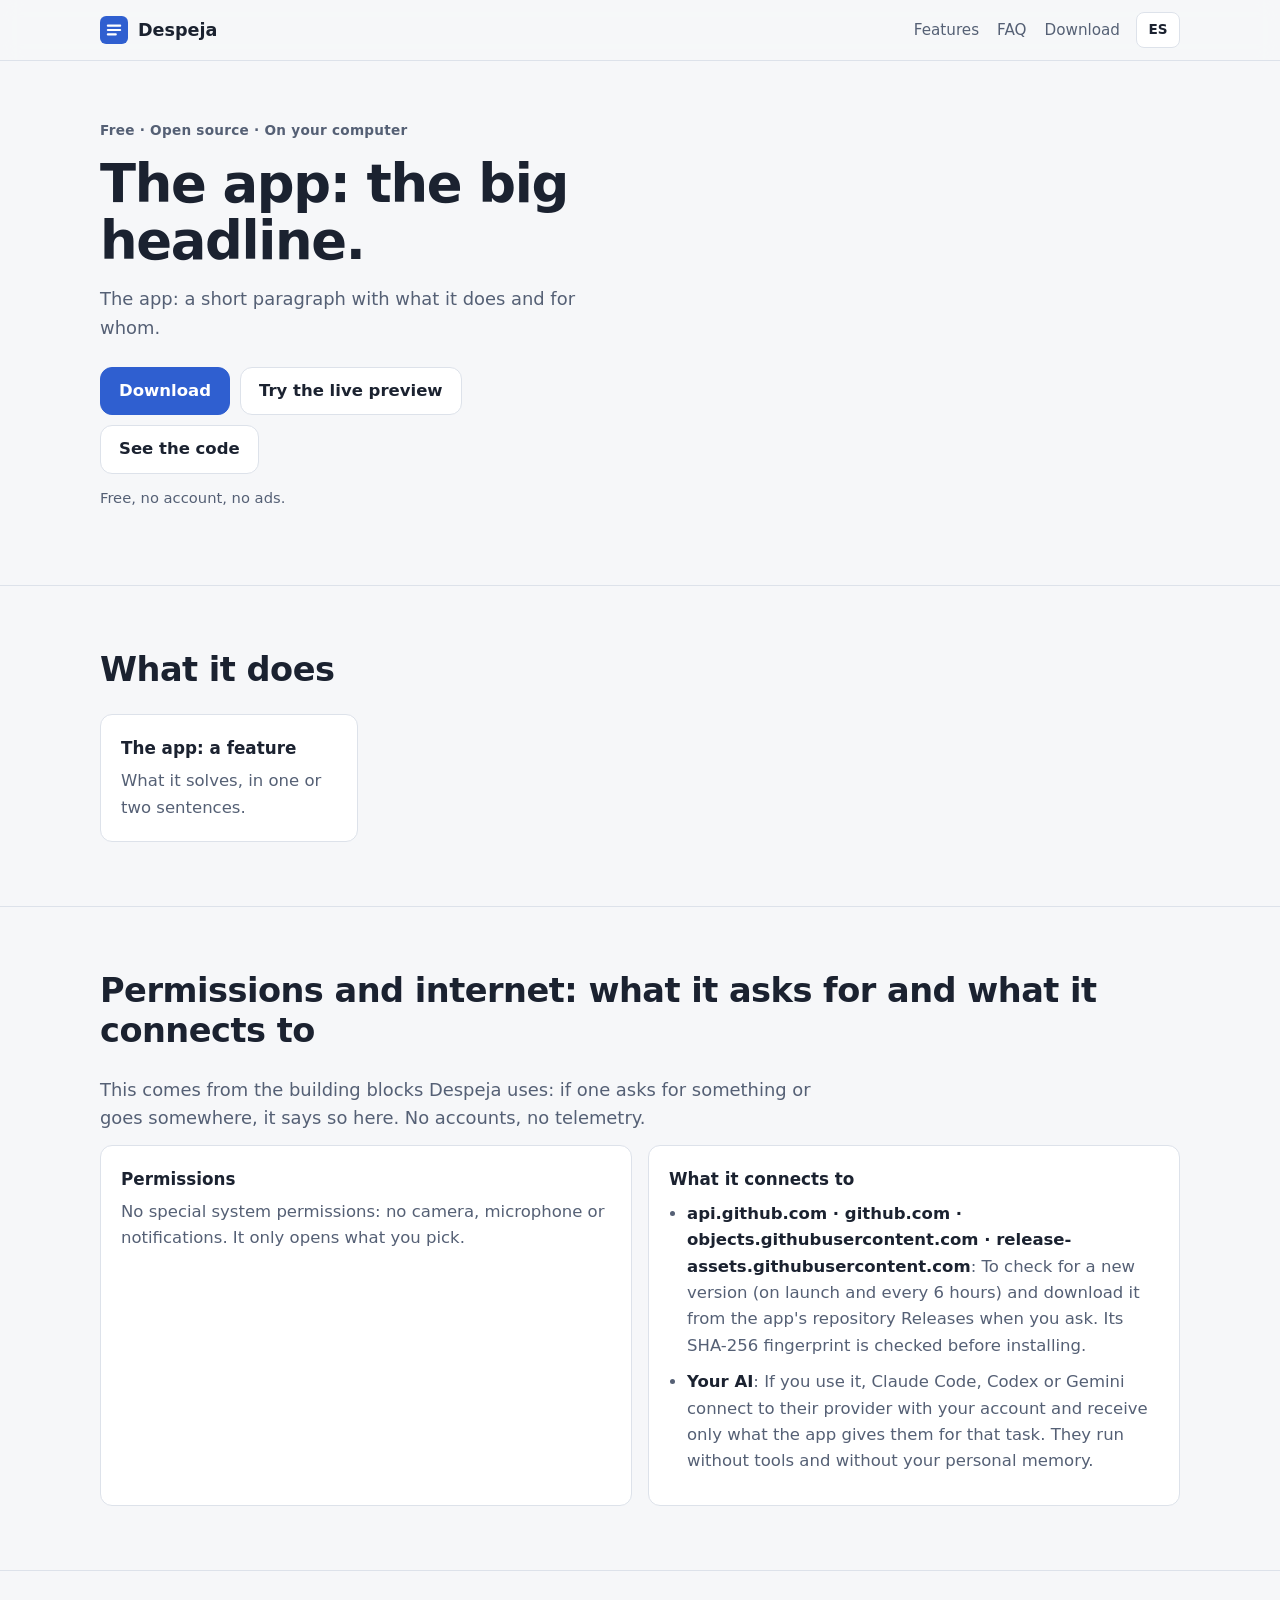
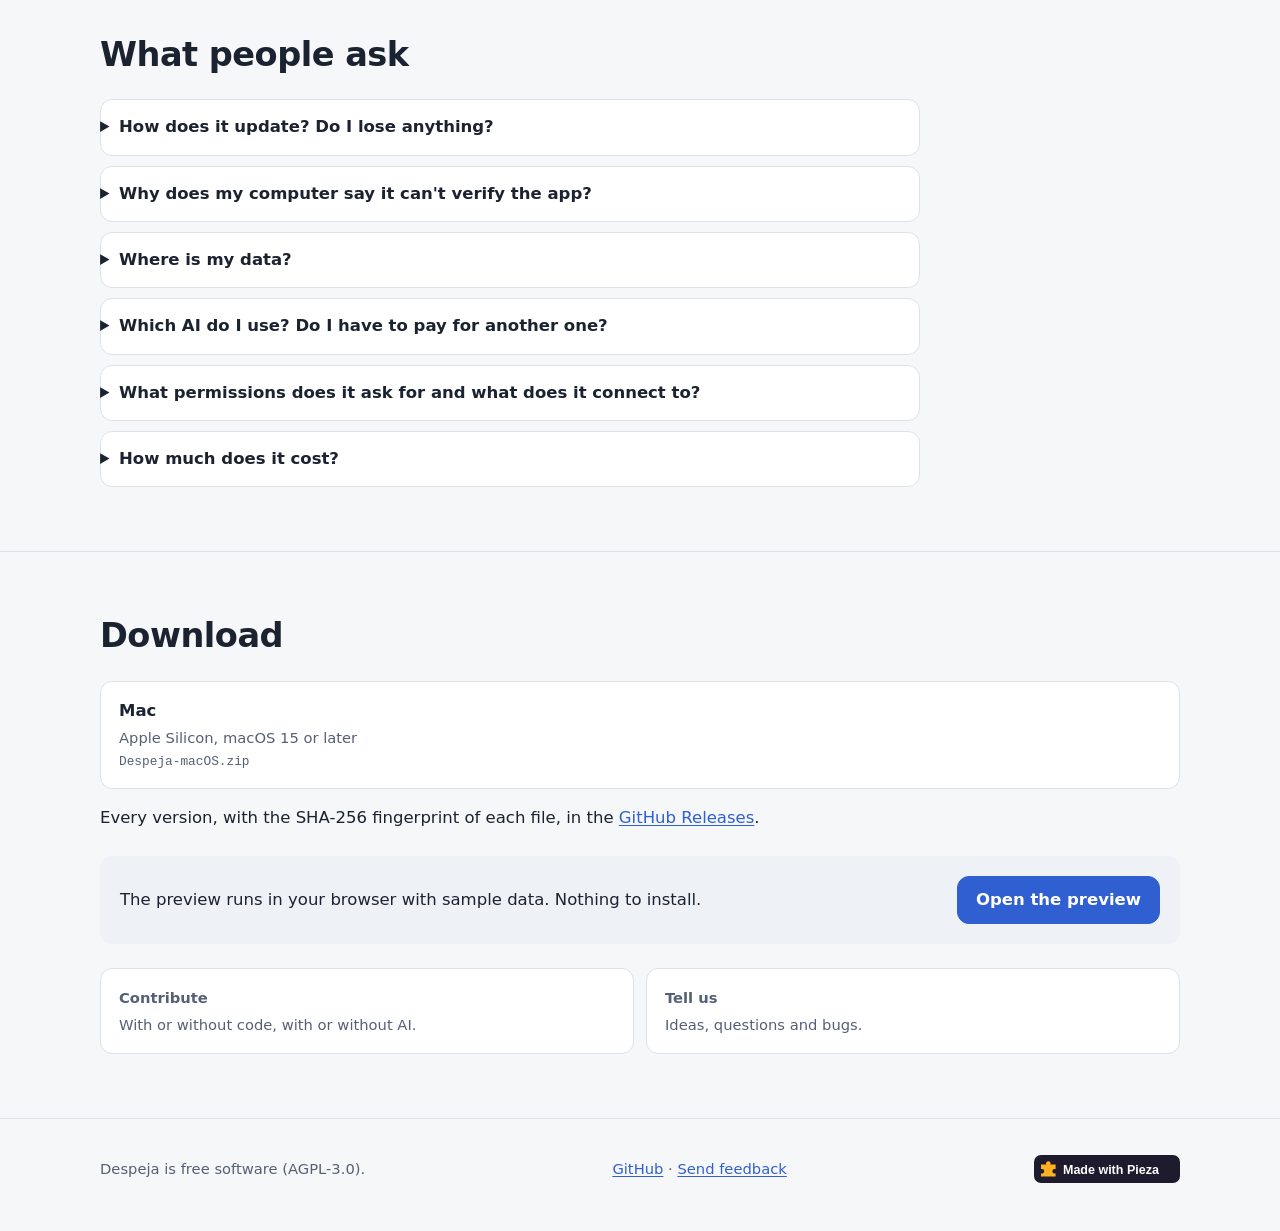
==== docs/index.html @ 5b343c94 "Despeja 0.1.0: el Mac ve el iPhone, su espacio y sus apps; el iPhone cuenta fotos y videos Creada co" ====
<!doctype html>
<html lang="es" data-titulo-es="Despeja — La app: lo que es, en una línea (título para buscadores)" data-titulo-en="Despeja — The app: what it is, in one line (title for search engines)" data-id="despeja">
<head>
<meta charset="utf-8">
<meta name="viewport" content="width=device-width, initial-scale=1">
<meta http-equiv="Content-Security-Policy" content="default-src 'self'; script-src 'self'; style-src 'self'; img-src 'self' data:; media-src 'self'; connect-src 'self'; object-src 'none'; base-uri 'none'; form-action 'none'; frame-src 'none'; upgrade-insecure-requests">
<title>Despeja — La app: lo que es, en una línea (título para buscadores)</title>
<meta name="description" content="La app: dos frases para buscadores (unos 155 caracteres).">
<link rel="canonical" href="https://despeja-app.github.io/despeja/">
<link rel="alternate" hreflang="es" href="https://despeja-app.github.io/despeja/">
<link rel="alternate" hreflang="en" href="https://despeja-app.github.io/despeja/?lang=en">
<link rel="alternate" hreflang="x-default" href="https://despeja-app.github.io/despeja/">
<link rel="icon" href="favicon.svg" type="image/svg+xml">
<link rel="apple-touch-icon" href="apple-touch-icon.png">
<meta property="og:type" content="website">
<meta property="og:site_name" content="Despeja">
<meta property="og:url" content="https://despeja-app.github.io/despeja/">
<meta property="og:locale" content="es_CL"><meta property="og:locale:alternate" content="en_US">
<meta property="og:title" content="Despeja — La app: lo que es, en una línea (título para buscadores)">
<meta property="og:description" content="La app: dos frases para buscadores (unos 155 caracteres).">
<meta property="og:image" content="https://despeja-app.github.io/despeja/img/compartir.png">
<meta property="og:image:width" content="1200"><meta property="og:image:height" content="630">
<meta property="og:image:alt" content="Despeja: La app: la frase grande de la portada.">
<meta name="twitter:card" content="summary_large_image">
<meta name="twitter:title" content="Despeja — La app: lo que es, en una línea (título para buscadores)">
<meta name="twitter:description" content="La app: dos frases para buscadores (unos 155 caracteres).">
<meta name="twitter:image" content="https://despeja-app.github.io/despeja/img/compartir.png">
<script type="application/ld+json">
{
 "@context": "https://schema.org",
 "@graph": [
  {
   "@type": "SoftwareApplication",
   "name": "Despeja",
   "url": "https://despeja-app.github.io/despeja/",
   "image": "https://despeja-app.github.io/despeja/img/compartir.png",
   "description": "La app: dos frases para buscadores (unos 155 caracteres).",
   "applicationCategory": "UtilitiesApplication",
   "operatingSystem": "macOS 15, iOS",
   "license": "https://www.gnu.org/licenses/agpl-3.0.html",
   "isAccessibleForFree": true,
   "offers": { "@type": "Offer", "price": "0", "priceCurrency": "USD" },
   "downloadUrl": "https://github.com/despeja-app/despeja/releases/latest",
   "codeRepository": "https://github.com/despeja-app/despeja",
   "inLanguage": ["es", "en"]
  },
  {
   "@type": "FAQPage",
   "mainEntity": [
    { "@type": "Question", "name": "¿Cómo se actualiza? ¿Pierdo algo?", "acceptedAnswer": { "@type": "Answer", "text": "Al abrir y cada 6 horas, la app revisa si hay una versión nueva en sus Releases de GitHub y te avisa dentro de la app, en Ajustes. Si la instalas, la baja, comprueba su huella SHA-256, reemplaza la app y vuelve a abrirla. Nunca en medio de algo que esté haciendo. Tus datos viven fuera de la app: actualizar no los toca." } },
    { "@type": "Question", "name": "¿Por qué mi computador dice que no puede verificar la app?", "acceptedAnswer": { "@type": "Answer", "text": "Porque es un proyecto gratis que no paga los certificados de Apple ni de Microsoft. En macOS 15: abre la app una vez, ve a Ajustes del Sistema → Privacidad y seguridad y, abajo, toca «Abrir igualmente». Cada descarga tiene su huella SHA-256 en el Release y el código de cada versión está en GitHub." } },
    { "@type": "Question", "name": "¿Dónde están mis datos?", "acceptedAnswer": { "@type": "Answer", "text": "En tu computador (en Mac, en ~/Library/Application Support/Despeja). Son archivos en formato abierto. No hay servidores ni cuentas: nada sale de ahí sin que lo pidas." } },
    { "@type": "Question", "name": "¿Qué IA uso? ¿Tengo que pagar otra?", "acceptedAnswer": { "@type": "Answer", "text": "La tuya: Claude Code, Codex o Gemini, con tu propia cuenta. La app no tiene una IA propia ni te cobra por usarla: corre la que ya tienes, sin herramientas y sin tu memoria personal, y solo le pasa lo que hace falta." } },
    { "@type": "Question", "name": "¿Qué permisos pide y a qué se conecta?", "acceptedAnswer": { "@type": "Answer", "text": "Lo justo, y todo está en «Permisos e internet»: sale de las piezas que usa la app, así nunca dice de más ni de menos. Nunca manda nada tuyo a un servidor nuestro: no tenemos." } },
    { "@type": "Question", "name": "¿Cuánto cuesta?", "acceptedAnswer": { "@type": "Answer", "text": "Nada. Es gratis y de código abierto, sin cuentas ni publicidad." } }
   ]
  }
 ]
}
</script>
<link rel="stylesheet" href="tema.css">
<link rel="stylesheet" href="pagina.css">
<link rel="stylesheet" href="colores.css">
<script src="pagina.js" defer></script>
</head>
<body>
<a class="saltar" href="#contenido"><span data-es>Ir al contenido</span><span data-en>Skip to content</span></a>
<header class="barra"><div class="ancho">
  <a class="marca" href="./"><img src="favicon.svg" alt="" width="28" height="28"><span data-sin-traducir>Despeja</span></a>
  <nav aria-label="Secciones">
    <a href="#funciones"><span data-es>Funciones</span><span data-en>Features</span></a>
    <a href="#preguntas"><span data-es>Preguntas</span><span data-en>FAQ</span></a>
    <a href="#descargar"><span data-es>Descargar</span><span data-en>Download</span></a>
  </nav>
  <button class="idioma" id="idioma" type="button" aria-label="Cambiar idioma / Change language" data-sin-traducir>EN</button>
</div></header>

<main id="contenido">
<section class="portada"><div class="ancho">
  <div>
    <p class="etiqueta"><span data-es>Gratis · Código abierto · En tu computador</span><span data-en>Free · Open source · On your computer</span></p>
    <h1><span data-es>La app: la frase grande de la portada.</span><span data-en>The app: the big headline.</span></h1>
    <p class="intro"><span data-es>La app: un párrafo corto con lo que hace y para quién.</span><span data-en>The app: a short paragraph with what it does and for whom.</span></p>
    <div class="acciones">
      <a class="boton principal" id="descarga-principal" href="#descargar"><span data-es>Descargar</span><span data-en>Download</span></a>
      <a class="boton" href="demo/"><span data-es>Probar la vista previa</span><span data-en>Try the live preview</span></a>
      <a class="boton" href="https://github.com/despeja-app/despeja"><span data-es>Ver el código</span><span data-en>See the code</span></a>
    </div>
    <p class="nota" id="descarga-nota"><span data-es>Gratis, sin cuenta y sin publicidad.</span><span data-en>Free, no account, no ads.</span></p>
  </div>
</div></section>

<section id="funciones"><div class="ancho">
  <h2><span data-es>Lo que hace</span><span data-en>What it does</span></h2>
  <div class="rejilla">
    <div class="tarjeta"><h3><span data-es>La app: una función</span><span data-en>The app: a feature</span></h3><p><span data-es>Qué resuelve, en una o dos frases.</span><span data-en>What it solves, in one or two sentences.</span></p></div>
  </div>
</div></section>

<section id="permisos"><div class="ancho">
  <h2><span data-es>Permisos e internet: lo que pide y a qué se conecta</span><span data-en>Permissions and internet: what it asks for and what it connects to</span></h2>
  <p class="intro"><span data-es>Esto sale de las piezas que usa Despeja: si una pide algo o sale a algún lado, lo dice aquí. Sin cuentas ni telemetría.</span><span data-en>This comes from the building blocks Despeja uses: if one asks for something or goes somewhere, it says so here. No accounts, no telemetry.</span></p>
  <div class="rejilla dos">
    <div class="tarjeta"><h3><span data-es>Permisos</span><span data-en>Permissions</span></h3>
      <ul>
      </ul>
      <p class="si-vacio"><span data-es>Ninguno especial del sistema: ni cámara, ni micrófono, ni avisos. Solo abre lo que tú eliges.</span><span data-en>No special system permissions: no camera, microphone or notifications. It only opens what you pick.</span></p>
    </div>
    <div class="tarjeta"><h3><span data-es>A qué se conecta</span><span data-en>What it connects to</span></h3>
      <ul>
        <li><b data-sin-traducir>api.github.com · github.com · objects.githubusercontent.com · release-assets.githubusercontent.com</b>: <span data-es>Para saber si hay una versión nueva (al abrir y cada 6 horas) y bajarla de los Releases del repositorio de la app cuando tú lo pides. Antes de instalarla se comprueba su huella SHA-256.</span><span data-en>To check for a new version (on launch and every 6 hours) and download it from the app&apos;s repository Releases when you ask. Its SHA-256 fingerprint is checked before installing.</span></li>
        <li><b><span data-es>Tu IA</span><span data-en>Your AI</span></b>: <span data-es>Si la usas, Claude Code, Codex o Gemini se conectan a su proveedor con tu cuenta y reciben solo lo que la app les pasa para esa tarea. Corren sin herramientas y sin tu memoria personal.</span><span data-en>If you use it, Claude Code, Codex or Gemini connect to their provider with your account and receive only what the app gives them for that task. They run without tools and without your personal memory.</span></li>
      </ul>
      <p class="si-vacio"><span data-es>A nada: la app no sale a internet por su cuenta.</span><span data-en>Nothing: the app doesn&apos;t go online on its own.</span></p>
    </div>
  </div>
</div></section>

<section id="preguntas"><div class="ancho">
  <h2><span data-es>Lo que la gente pregunta</span><span data-en>What people ask</span></h2>
  <div class="faq">
    <details class="p"><summary><span data-es>¿Cómo se actualiza? ¿Pierdo algo?</span><span data-en>How does it update? Do I lose anything?</span></summary><p><span data-es>Al abrir y cada 6 horas, la app revisa si hay una versión nueva en sus Releases de GitHub y te avisa dentro de la app, en Ajustes. Si la instalas, la baja, comprueba su huella SHA-256, reemplaza la app y vuelve a abrirla. Nunca en medio de algo que esté haciendo. Tus datos viven fuera de la app: actualizar no los toca.</span><span data-en>On launch and every 6 hours, the app checks its GitHub Releases for a new version and tells you inside the app, in Settings. If you install it, it downloads it, checks its SHA-256 fingerprint, replaces the app and reopens it. Never in the middle of something it&apos;s doing. Your data lives outside the app: updating doesn&apos;t touch it.</span></p></details>
    <details class="p"><summary><span data-es>¿Por qué mi computador dice que no puede verificar la app?</span><span data-en>Why does my computer say it can&apos;t verify the app?</span></summary><p><span data-es>Porque es un proyecto gratis que no paga los certificados de Apple ni de Microsoft. En macOS 15: abre la app una vez, ve a Ajustes del Sistema → Privacidad y seguridad y, abajo, toca «Abrir igualmente». Cada descarga tiene su huella SHA-256 en el Release y el código de cada versión está en GitHub.</span><span data-en>Because it&apos;s a free project that doesn&apos;t pay for Apple or Microsoft certificates. On macOS 15: open the app once, go to System Settings → Privacy &amp; Security and, at the bottom, click “Open Anyway”. Every download has its SHA-256 fingerprint in the Release, and each version&apos;s code is on GitHub.</span></p></details>
    <details class="p"><summary><span data-es>¿Dónde están mis datos?</span><span data-en>Where is my data?</span></summary><p><span data-es>En tu computador (en Mac, en ~/Library/Application Support/Despeja). Son archivos en formato abierto. No hay servidores ni cuentas: nada sale de ahí sin que lo pidas.</span><span data-en>On your computer (on Mac, in ~/Library/Application Support/Despeja). They&apos;re open-format files. There are no servers or accounts: nothing leaves it unless you ask.</span></p></details>
    <details class="p"><summary><span data-es>¿Qué IA uso? ¿Tengo que pagar otra?</span><span data-en>Which AI do I use? Do I have to pay for another one?</span></summary><p><span data-es>La tuya: Claude Code, Codex o Gemini, con tu propia cuenta. La app no tiene una IA propia ni te cobra por usarla: corre la que ya tienes, sin herramientas y sin tu memoria personal, y solo le pasa lo que hace falta.</span><span data-en>Yours: Claude Code, Codex or Gemini, with your own account. The app has no AI of its own and doesn&apos;t charge you for one: it runs the one you already have, without tools or your personal memory, and only gives it what&apos;s needed.</span></p></details>
    <details class="p"><summary><span data-es>¿Qué permisos pide y a qué se conecta?</span><span data-en>What permissions does it ask for and what does it connect to?</span></summary><p><span data-es>Lo justo, y todo está en «Permisos e internet»: sale de las piezas que usa la app, así nunca dice de más ni de menos. Nunca manda nada tuyo a un servidor nuestro: no tenemos.</span><span data-en>Only what&apos;s needed, and it&apos;s all in “Permissions and internet”: it comes from the building blocks the app uses, so it never says more or less than the truth. It never sends anything of yours to a server of ours: we don&apos;t have one.</span></p></details>
    <details class="p"><summary><span data-es>¿Cuánto cuesta?</span><span data-en>How much does it cost?</span></summary><p><span data-es>Nada. Es gratis y de código abierto, sin cuentas ni publicidad.</span><span data-en>Nothing. It&apos;s free and open source, with no accounts or ads.</span></p></details>
  </div>
</div></section>

<section id="descargar"><div class="ancho">
  <h2><span data-es>Descargar</span><span data-en>Download</span></h2>
  <div class="sistemas">
    <a class="so" data-so="mac" href="https://github.com/despeja-app/despeja/releases/latest/download/Despeja-macOS.zip"><b data-sin-traducir>Mac</b><span><span data-es>Apple Silicon, macOS 15 o posterior</span><span data-en>Apple Silicon, macOS 15 or later</span></span><span class="archivo" data-sin-traducir>Despeja-macOS.zip</span></a>
  </div>
  <p><span data-es>Todas las versiones, con la huella SHA-256 de cada archivo, en los </span><span data-en>Every version, with the SHA-256 fingerprint of each file, in the </span><a href="https://github.com/despeja-app/despeja/releases"><span data-es>Releases de GitHub</span><span data-en>GitHub Releases</span></a>.</p>
  <div class="final"><p><span data-es>La vista previa funciona en tu navegador con datos de ejemplo. Nada que instalar.</span><span data-en>The preview runs in your browser with sample data. Nothing to install.</span></p><a class="boton principal" href="demo/"><span data-es>Abrir la vista previa</span><span data-en>Open the preview</span></a></div>
  <div class="comunidad">
    <a href="https://github.com/despeja-app/despeja/blob/main/CONTRIBUTING.md"><b><span data-es>Aporta</span><span data-en>Contribute</span></b><span><span data-es>Con o sin programar, con o sin IA.</span><span data-en>With or without code, with or without AI.</span></span></a>
    <a href="https://github.com/despeja-app/despeja/issues/new/choose"><b><span data-es>Cuéntanos</span><span data-en>Tell us</span></b><span><span data-es>Ideas, dudas y errores.</span><span data-en>Ideas, questions and bugs.</span></span></a>
  </div>
</div></section>
</main>

<footer><div class="ancho">
  <span><span data-es>Despeja es software libre (AGPL-3.0).</span><span data-en>Despeja is free software (AGPL-3.0).</span></span>
  <span><a href="https://github.com/despeja-app/despeja" data-sin-traducir>GitHub</a> · <a href="https://github.com/despeja-app/despeja/issues/new/choose"><span data-es>Enviar comentarios</span><span data-en>Send feedback</span></a></span>
  <a class="hecho-con-pieza" href="https://pieza-app.github.io/pieza/"><span data-es><img src="sello.svg" alt="Hecho con Pieza" width="152" height="28"></span><span data-en><img src="sello-en.svg" alt="Made with Pieza" width="146" height="28"></span></a>
</div></footer>
</body>
</html>
---- docs/tema.css ----
/* This Source Code Form is subject to the terms of the Mozilla Public
 * License, v. 2.0. If a copy of the MPL was not distributed with this
 * file, You can obtain one at https://mozilla.org/MPL/2.0/. */
/* Pieza «tema»: sistema, claro u oscuro con UN juego de tokens. Cada color se escribe una vez como par (--x-claro, --x-oscuro) y
   el token (--x) lo elige con light-dark() según color-scheme: <html data-pz-modo="claro|oscuro"> lo fija, sin atributo sigue al
   sistema (con prefijo: un `closest("[data-tema]")` de la app nunca lo encuentra). light-dark() solo acepta colores: la sombra
   se elige con selectores. La app pone su acento redefiniendo en :root --acento-claro, --acento-oscuro (y, si hace falta, --sobre-acento-*),
   cargando su CSS DESPUÉS de este. Nada de la app adentro. Los tokens y su significado: README.md de la pieza. */
:root {
  /* Pares de color (neutros con contraste AA entre sí: lo revisa pruebas/interfaz.mjs). */
  --fondo-claro: #f6f7f9;         --fondo-oscuro: #10141b;
  --panel-claro: #ffffff;         --panel-oscuro: #161b24;
  --panel-2-claro: #eef1f5;       --panel-2-oscuro: #1d2430;
  --linea-claro: #dde2ea;         --linea-oscuro: #2b3446;
  --texto-claro: #1b2230;         --texto-oscuro: #e8ecf3;
  --texto-suave-claro: #556075;   --texto-suave-oscuro: #9ba6b9;
  --tenue-claro: #b4bccb;         --tenue-oscuro: #4a5468;
  --acento-claro: #2f5fd0;        --acento-oscuro: #7fa2ff;
  --sobre-acento-claro: #ffffff;  --sobre-acento-oscuro: #0c1120;
  --rojo-claro: #b42727;          --rojo-oscuro: #ff8a8a;
  --verde-claro: #1a6e40;         --verde-oscuro: #6fd39b;
  /* Texto sólido sobre un fondo de color (aviso, botón de peligro): nunca --fondo/--panel, que una app puede hacer transparentes. */
  --sobre-rojo-claro: #ffffff;    --sobre-rojo-oscuro: #1a0b0b;
  --sobre-texto-claro: #ffffff;   --sobre-texto-oscuro: #10141b;
  --sombra-claro: 0 8px 28px rgba(20, 30, 50, .14);
  --sombra-oscuro: 0 10px 30px rgba(0, 0, 0, .5);

  /* Los tokens que usa la interfaz (y las piezas). */
  color-scheme: light dark;
  --fondo: light-dark(var(--fondo-claro), var(--fondo-oscuro));
  --panel: light-dark(var(--panel-claro), var(--panel-oscuro));
  --panel-2: light-dark(var(--panel-2-claro), var(--panel-2-oscuro));
  --linea: light-dark(var(--linea-claro), var(--linea-oscuro));
  --texto: light-dark(var(--texto-claro), var(--texto-oscuro));
  --texto-suave: light-dark(var(--texto-suave-claro), var(--texto-suave-oscuro));
  --tenue: light-dark(var(--tenue-claro), var(--tenue-oscuro));
  --acento: light-dark(var(--acento-claro), var(--acento-oscuro));
  --sobre-acento: light-dark(var(--sobre-acento-claro), var(--sobre-acento-oscuro));
  --rojo: light-dark(var(--rojo-claro), var(--rojo-oscuro));
  --verde: light-dark(var(--verde-claro), var(--verde-oscuro));
  --sobre-rojo: light-dark(var(--sobre-rojo-claro), var(--sobre-rojo-oscuro));
  --sobre-texto: light-dark(var(--sobre-texto-claro), var(--sobre-texto-oscuro));
  --sombra: var(--sombra-claro);   /* el oscuro, abajo: light-dark() con una sombra entera es inválido (queda en «none») */
  /* Derivados: nunca se escriben a mano (cambian solos con el acento y con el modo). */
  --hover: color-mix(in srgb, var(--texto) 7%, var(--panel));
  --acento-suave: color-mix(in srgb, var(--acento) 14%, transparent);
  --rojo-suave: color-mix(in srgb, var(--rojo) 12%, transparent);
  --verde-suave: color-mix(in srgb, var(--verde) 12%, transparent);
  --velo: color-mix(in srgb, #0f141e 42%, transparent);
  --foco: var(--acento);
  /* Forma y letra. */
  --radio: 12px;
  --radio-chico: 8px;
  --fuente: -apple-system, BlinkMacSystemFont, "Segoe UI", system-ui, Roboto, sans-serif;
  --mono: ui-monospace, "SF Mono", Menlo, Consolas, "Liberation Mono", monospace;
  /* La bienvenida (pieza «bienvenida») usa sus propias variables: aquí quedan conectadas a los tokens. */
  --bv-acento: var(--acento); --bv-linea: var(--linea); --bv-panel: var(--panel); --bv-texto-suave: var(--texto-suave);
  --bv-sobre-acento: var(--sobre-acento);
}
:root[data-pz-modo="claro"] { color-scheme: light; }
:root[data-pz-modo="oscuro"] { color-scheme: dark; }
/* La sombra no es un color: se elige por modo con selectores (igual en todos los navegadores). */
@media (prefers-color-scheme: dark) { :root:not([data-pz-modo="claro"]) { --sombra: var(--sombra-oscuro); } }
:root[data-pz-modo="oscuro"] { --sombra: var(--sombra-oscuro); }

/* Sin light-dark() (Safari < 17.5, Chrome < 123): los mismos pares, elegidos por la consulta del sistema. Solo nombres, sin colores.
   Un token PROPIO de la app escrito con light-dark() no tiene este respaldo: si importa en esos navegadores, repítelo aquí. */
@supports not (color: light-dark(#000, #fff)) {
  :root, :root[data-pz-modo="claro"] {
    --fondo: var(--fondo-claro); --panel: var(--panel-claro); --panel-2: var(--panel-2-claro); --linea: var(--linea-claro);
    --texto: var(--texto-claro); --texto-suave: var(--texto-suave-claro); --tenue: var(--tenue-claro); --acento: var(--acento-claro);
    --sobre-acento: var(--sobre-acento-claro); --rojo: var(--rojo-claro); --verde: var(--verde-claro);
    --sobre-rojo: var(--sobre-rojo-claro); --sobre-texto: var(--sobre-texto-claro);
  }
  @media (prefers-color-scheme: dark) {
    :root:not([data-pz-modo="claro"]) {
      --fondo: var(--fondo-oscuro); --panel: var(--panel-oscuro); --panel-2: var(--panel-2-oscuro); --linea: var(--linea-oscuro);
      --texto: var(--texto-oscuro); --texto-suave: var(--texto-suave-oscuro); --tenue: var(--tenue-oscuro); --acento: var(--acento-oscuro);
      --sobre-acento: var(--sobre-acento-oscuro); --rojo: var(--rojo-oscuro); --verde: var(--verde-oscuro);
      --sobre-rojo: var(--sobre-rojo-oscuro); --sobre-texto: var(--sobre-texto-oscuro);
    }
  }
  :root[data-pz-modo="oscuro"] {
    --fondo: var(--fondo-oscuro); --panel: var(--panel-oscuro); --panel-2: var(--panel-2-oscuro); --linea: var(--linea-oscuro);
    --texto: var(--texto-oscuro); --texto-suave: var(--texto-suave-oscuro); --tenue: var(--tenue-oscuro); --acento: var(--acento-oscuro);
    --sobre-acento: var(--sobre-acento-oscuro); --rojo: var(--rojo-oscuro); --verde: var(--verde-oscuro);
      --sobre-rojo: var(--sobre-rojo-oscuro); --sobre-texto: var(--sobre-texto-oscuro);
  }
}

/* Lo mínimo que todo documento necesita del tema. */
html, body { background: var(--fondo); color: var(--texto); }
body { font-family: var(--fuente); }
:focus-visible { outline: 2px solid var(--foco); outline-offset: 2px; }
/* Un diálogo recibe el foco cuando lo que lo abrió ya no está: sin anillo alrededor de toda la caja (sí en sus controles). Su título
   también recibe el foco al abrir (para el lector de pantalla; tabindex="-1", no es un control): sin anillo, en cualquier ventana
   aria-modal, sea de una pieza o de la app. */
:where([role="dialog"], [role="alertdialog"])[aria-modal="true"]:focus-visible,
:where([role="dialog"], [role="alertdialog"])[aria-modal="true"] :where(h1, h2, h3)[tabindex="-1"]:focus { outline: none; }
::selection { background: color-mix(in srgb, var(--acento) 30%, transparent); }
---- docs/pagina.css ----
/* This Source Code Form is subject to the terms of the Mozilla Public
 * License, v. 2.0. If a copy of the MPL was not distributed with this
 * file, You can obtain one at https://mozilla.org/MPL/2.0/. */
/* Pieza «pagina»: la página pública de una app. Solo los tokens de la pieza «tema» (tema.css, antes) y el acento de la app
   (colores.css, después). Claro u oscuro según el sistema; a 390 px sin desborde; foco visible; contraste AA. */
* { box-sizing: border-box; }
html { scroll-behavior: smooth; scroll-padding-top: 72px; -webkit-text-size-adjust: 100%; }
@media (prefers-reduced-motion: reduce) { html { scroll-behavior: auto; } }
body { margin: 0; background: var(--fondo); color: var(--texto); font: 16.5px/1.6 var(--fuente); -webkit-font-smoothing: antialiased; overflow-x: hidden; }
img, video { max-width: 100%; height: auto; }
a { color: var(--acento); text-underline-offset: 2px; }
:focus-visible { outline: 2px solid var(--foco); outline-offset: 3px; border-radius: 6px; }
.ancho { width: min(1080px, 100% - 32px); margin-inline: auto; }
.oculto { position: absolute; width: 1px; height: 1px; overflow: hidden; clip: rect(0 0 0 0); white-space: nowrap; }
.saltar { position: absolute; left: 16px; top: -48px; background: var(--panel); color: var(--texto); padding: 8px 12px; border-radius: var(--radio-chico); z-index: 20; }
.saltar:focus { top: 8px; }

/* Idioma: un solo HTML con los dos textos; se ve el de <html lang>. */
html[lang="es"] [data-en], html[lang="en"] [data-es] { display: none !important; }

/* Barra */
.barra { position: sticky; top: 0; z-index: 10; background: color-mix(in srgb, var(--fondo) 88%, transparent); backdrop-filter: blur(10px);
  border-bottom: 1px solid var(--linea); }
.barra .ancho { display: flex; align-items: center; gap: 16px; min-height: 60px; }
.marca { display: flex; align-items: center; gap: 10px; font-weight: 750; font-size: 1.1rem; color: var(--texto); text-decoration: none; }
.barra nav { display: flex; gap: 4px 18px; margin-left: auto; flex-wrap: wrap; }
.barra nav a { color: var(--texto-suave); text-decoration: none; font-size: .95rem; }
.barra nav a:hover { color: var(--texto); }
.idioma { font: inherit; font-weight: 650; font-size: .85rem; min-width: 44px; min-height: 36px; border-radius: var(--radio-chico);
  border: 1px solid var(--linea); background: var(--panel); color: var(--texto); cursor: pointer; }
@media (max-width: 760px) { .barra nav { display: none; } .idioma { margin-left: auto; } }

/* Secciones */
section { padding: 64px 0; }
section + section { border-top: 1px solid var(--linea); }
h1 { font-size: clamp(2rem, 5.5vw, 3.3rem); line-height: 1.08; letter-spacing: -.025em; margin: 12px 0 0; overflow-wrap: anywhere; }
h2 { font-size: clamp(1.45rem, 3.4vw, 2.1rem); line-height: 1.2; letter-spacing: -.015em; margin: 0 0 24px; }
h3 { font-size: 1.05rem; margin: 0 0 6px; }
p { margin: 0 0 12px; }
.intro { font-size: 1.12rem; color: var(--texto-suave); max-width: 64ch; }
.etiqueta { display: inline-block; margin: 0; font-size: .85rem; font-weight: 650; color: var(--texto-suave); letter-spacing: .02em; }
.portada { padding-top: 56px; }
.portada .ancho { display: grid; grid-template-columns: minmax(0, 1fr) minmax(0, 1fr); gap: 40px; align-items: center; }
@media (max-width: 860px) { .portada .ancho { grid-template-columns: minmax(0, 1fr); } }
.portada .intro { margin-top: 16px; }
.acciones { display: flex; flex-wrap: wrap; gap: 10px; margin: 24px 0 12px; }
.boton { display: inline-flex; align-items: center; justify-content: center; min-height: 44px; padding: 10px 18px; border-radius: var(--radio);
  border: 1px solid var(--linea); background: var(--panel); color: var(--texto); font-weight: 650; text-decoration: none; }
.boton:hover { background: var(--hover); }
.boton.principal { background: var(--acento); border-color: var(--acento); color: var(--sobre-acento); }
.boton.principal:hover { background: color-mix(in srgb, var(--acento) 88%, var(--texto)); }
.nota, .aviso { font-size: .92rem; color: var(--texto-suave); }
.aviso { background: var(--panel-2); border-radius: var(--radio-chico); padding: 10px 14px; }
.captura, .captura-extra { margin: 0; }
.captura img, .captura-extra img { border-radius: var(--radio); border: 1px solid var(--linea); box-shadow: var(--sombra); display: block; }
.captura-extra { margin-top: 32px; }
.captura-extra figcaption { color: var(--texto-suave); font-size: .92rem; margin-top: 8px; }

/* Tarjetas */
.rejilla { display: grid; grid-template-columns: repeat(auto-fill, minmax(min(100%, 240px), 1fr)); gap: 16px; }
.rejilla.dos { grid-template-columns: repeat(auto-fit, minmax(min(100%, 320px), 1fr)); }
.tarjeta { background: var(--panel); border: 1px solid var(--linea); border-radius: var(--radio); padding: 20px; min-width: 0; }
.tarjeta p { color: var(--texto-suave); margin: 0; }
.tarjeta ul { margin: 8px 0 0; padding-left: 18px; }
.tarjeta li { margin: 0 0 10px; color: var(--texto-suave); overflow-wrap: anywhere; }
.tarjeta li b { color: var(--texto); }
/* «Ninguno» / «A nada»: solo si la lista quedó vacía. */
.tarjeta:has(li) .si-vacio, .tarjeta ul:not(:has(li)) { display: none; }

/* Cómo funciona */
.pasos { list-style: none; counter-reset: paso; padding: 0; margin: 0; display: grid; grid-template-columns: repeat(auto-fit, minmax(min(100%, 220px), 1fr)); gap: 16px; }
.pasos li { counter-increment: paso; background: var(--panel); border: 1px solid var(--linea); border-radius: var(--radio); padding: 20px; }
.pasos li::before { content: counter(paso); display: inline-grid; place-items: center; width: 30px; height: 30px; border-radius: 50%;
  background: var(--acento); color: var(--sobre-acento); font-weight: 750; margin-bottom: 10px; }
.pasos p { color: var(--texto-suave); margin: 0; }

/* Comparación */
.tabla-caja { overflow-x: auto; border: 1px solid var(--linea); border-radius: var(--radio); background: var(--panel); }
.comparar { border-collapse: collapse; width: 100%; min-width: 520px; font-size: .95rem; }
.comparar th, .comparar td { padding: 10px 14px; text-align: left; border-bottom: 1px solid var(--linea); vertical-align: top; }
.comparar thead th { background: var(--panel-2); }
.comparar thead th:nth-child(2), .comparar td:nth-child(2) { font-weight: 650; }
.comparar tr:last-child th, .comparar tr:last-child td { border-bottom: 0; }

/* Preguntas */
.faq { display: grid; gap: 10px; max-width: 820px; }
.p { background: var(--panel); border: 1px solid var(--linea); border-radius: var(--radio); padding: 0 18px; }
.p summary { cursor: pointer; padding: 14px 0; font-weight: 650; list-style-position: outside; }
.p p { color: var(--texto-suave); padding-bottom: 6px; }

/* Descargar */
.sistemas { display: grid; grid-template-columns: repeat(auto-fit, minmax(min(100%, 220px), 1fr)); gap: 12px; margin-bottom: 16px; }
.so { display: grid; gap: 2px; padding: 16px 18px; border: 1px solid var(--linea); border-radius: var(--radio); background: var(--panel);
  color: var(--texto); text-decoration: none; }
.so:hover { background: var(--hover); }
.so span { color: var(--texto-suave); font-size: .92rem; }
.so .archivo { font-family: var(--mono); font-size: .8rem; overflow-wrap: anywhere; }
.so.tuyo { border-color: var(--acento); box-shadow: 0 0 0 1px var(--acento); }
.final { display: flex; flex-wrap: wrap; align-items: center; justify-content: space-between; gap: 12px; margin-top: 24px; padding: 20px;
  border-radius: var(--radio); background: var(--panel-2); }
.final p { margin: 0; }
.comunidad { display: grid; grid-template-columns: repeat(auto-fit, minmax(min(100%, 220px), 1fr)); gap: 12px; margin-top: 24px; }
.comunidad a { display: grid; gap: 2px; padding: 16px 18px; border: 1px solid var(--linea); border-radius: var(--radio); background: var(--panel);
  color: var(--texto); text-decoration: none; }
.comunidad a span { color: var(--texto-suave); font-size: .92rem; }

/* Pie */
footer { border-top: 1px solid var(--linea); padding: 28px 0 40px; color: var(--texto-suave); font-size: .92rem; }
footer .ancho { display: flex; flex-wrap: wrap; gap: 10px 24px; align-items: center; justify-content: space-between; }
.hecho-con-pieza { display: inline-flex; min-height: 44px; align-items: center; }
.hecho-con-pieza img { display: block; }
---- docs/colores.css ----
/* Lo genera la pieza «pagina» desde docs/pagina.json → «acento»: el color de Despeja sobre los tokens de «tema». Para otro
   color, cambia pagina.json y corre pieza.py generar . pagina; lo propio de la app va en un archivo suyo, no aquí. */
:root {
  --acento-claro: #2f5fd0;
  --acento-oscuro: #7fa2ff;
}
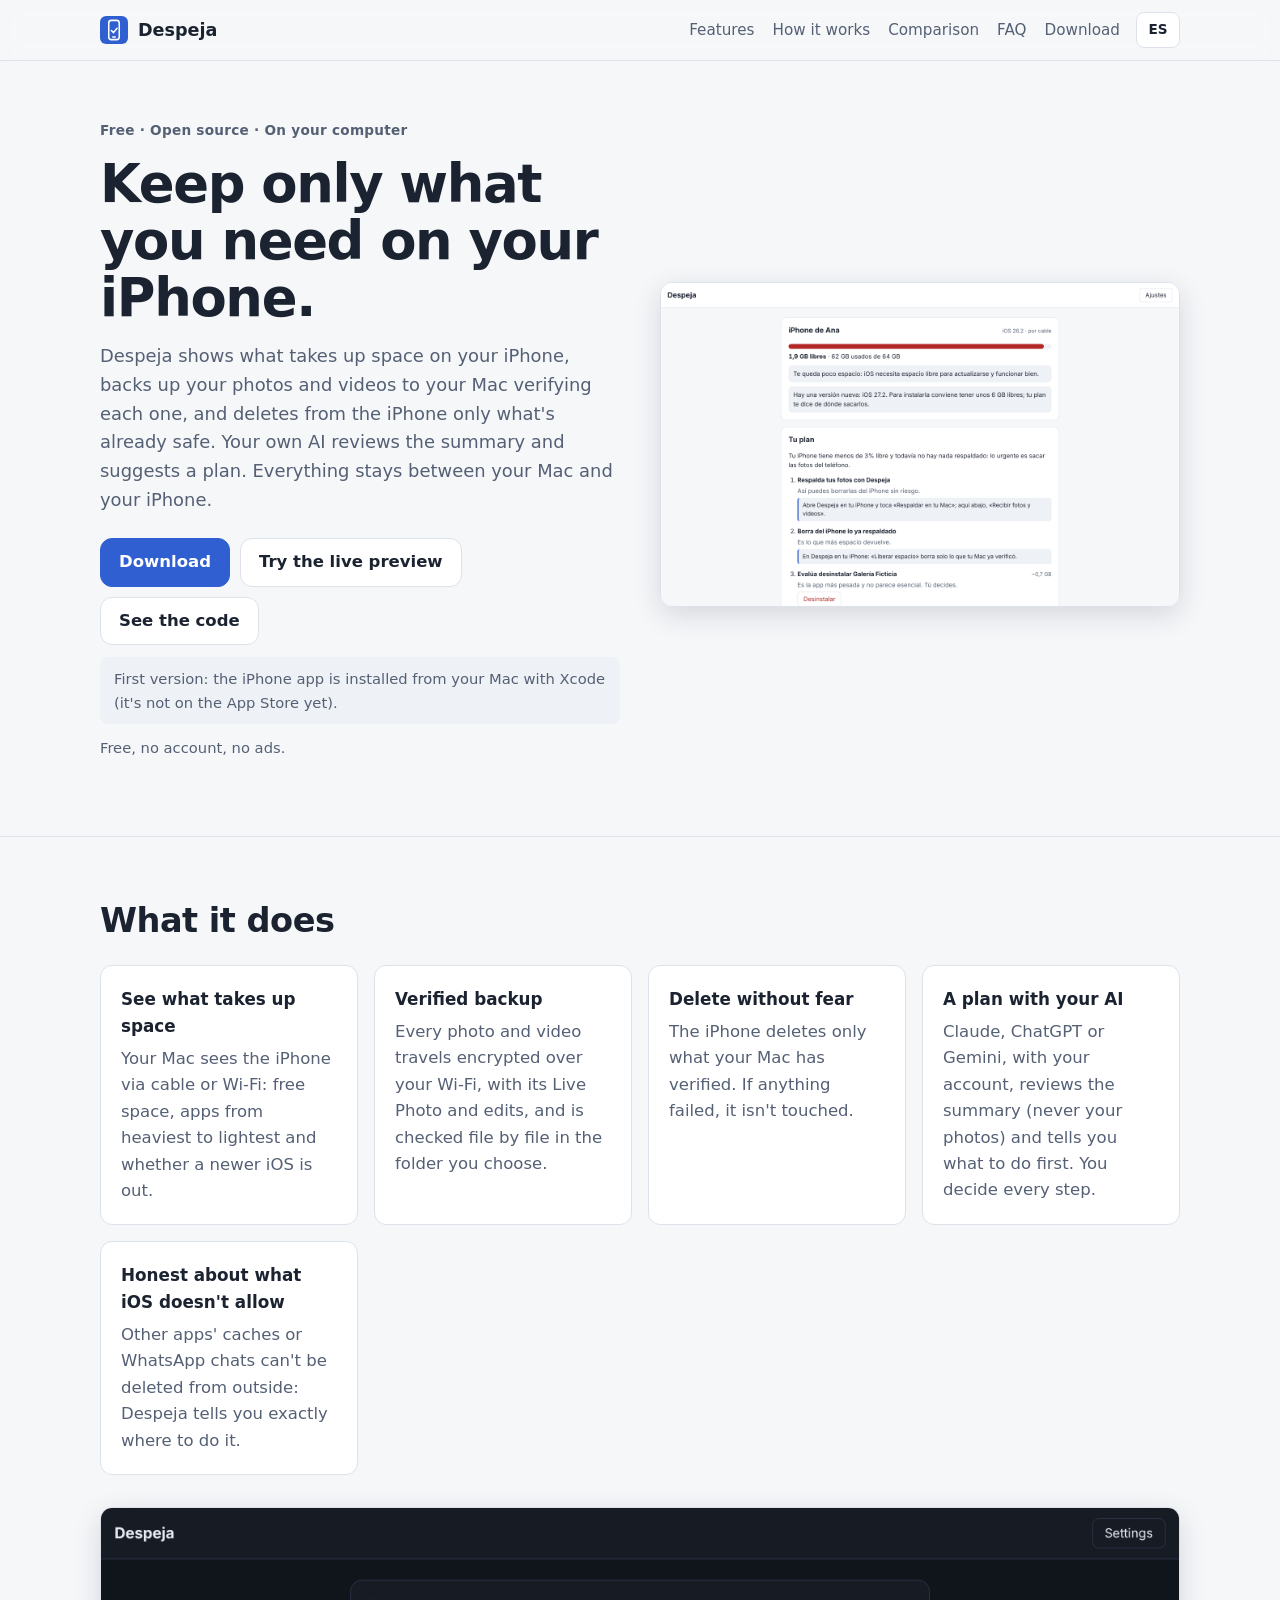
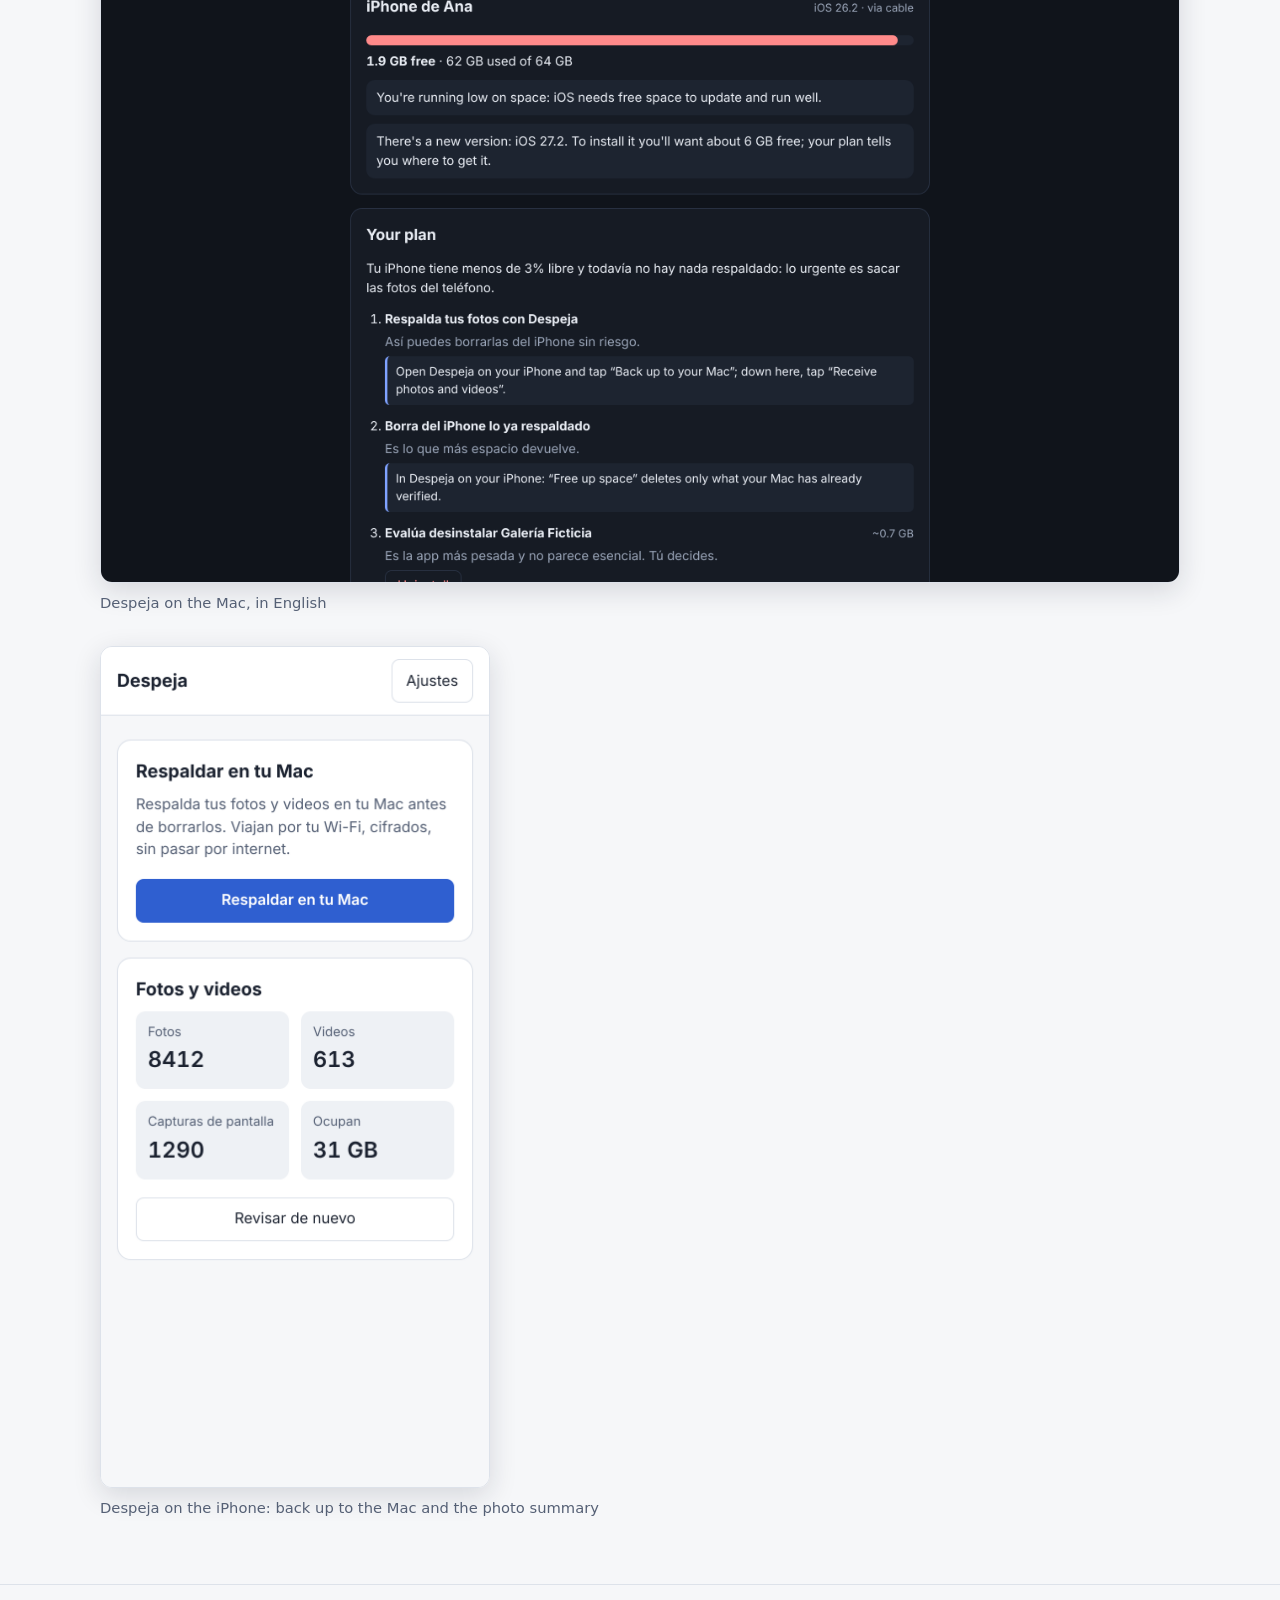
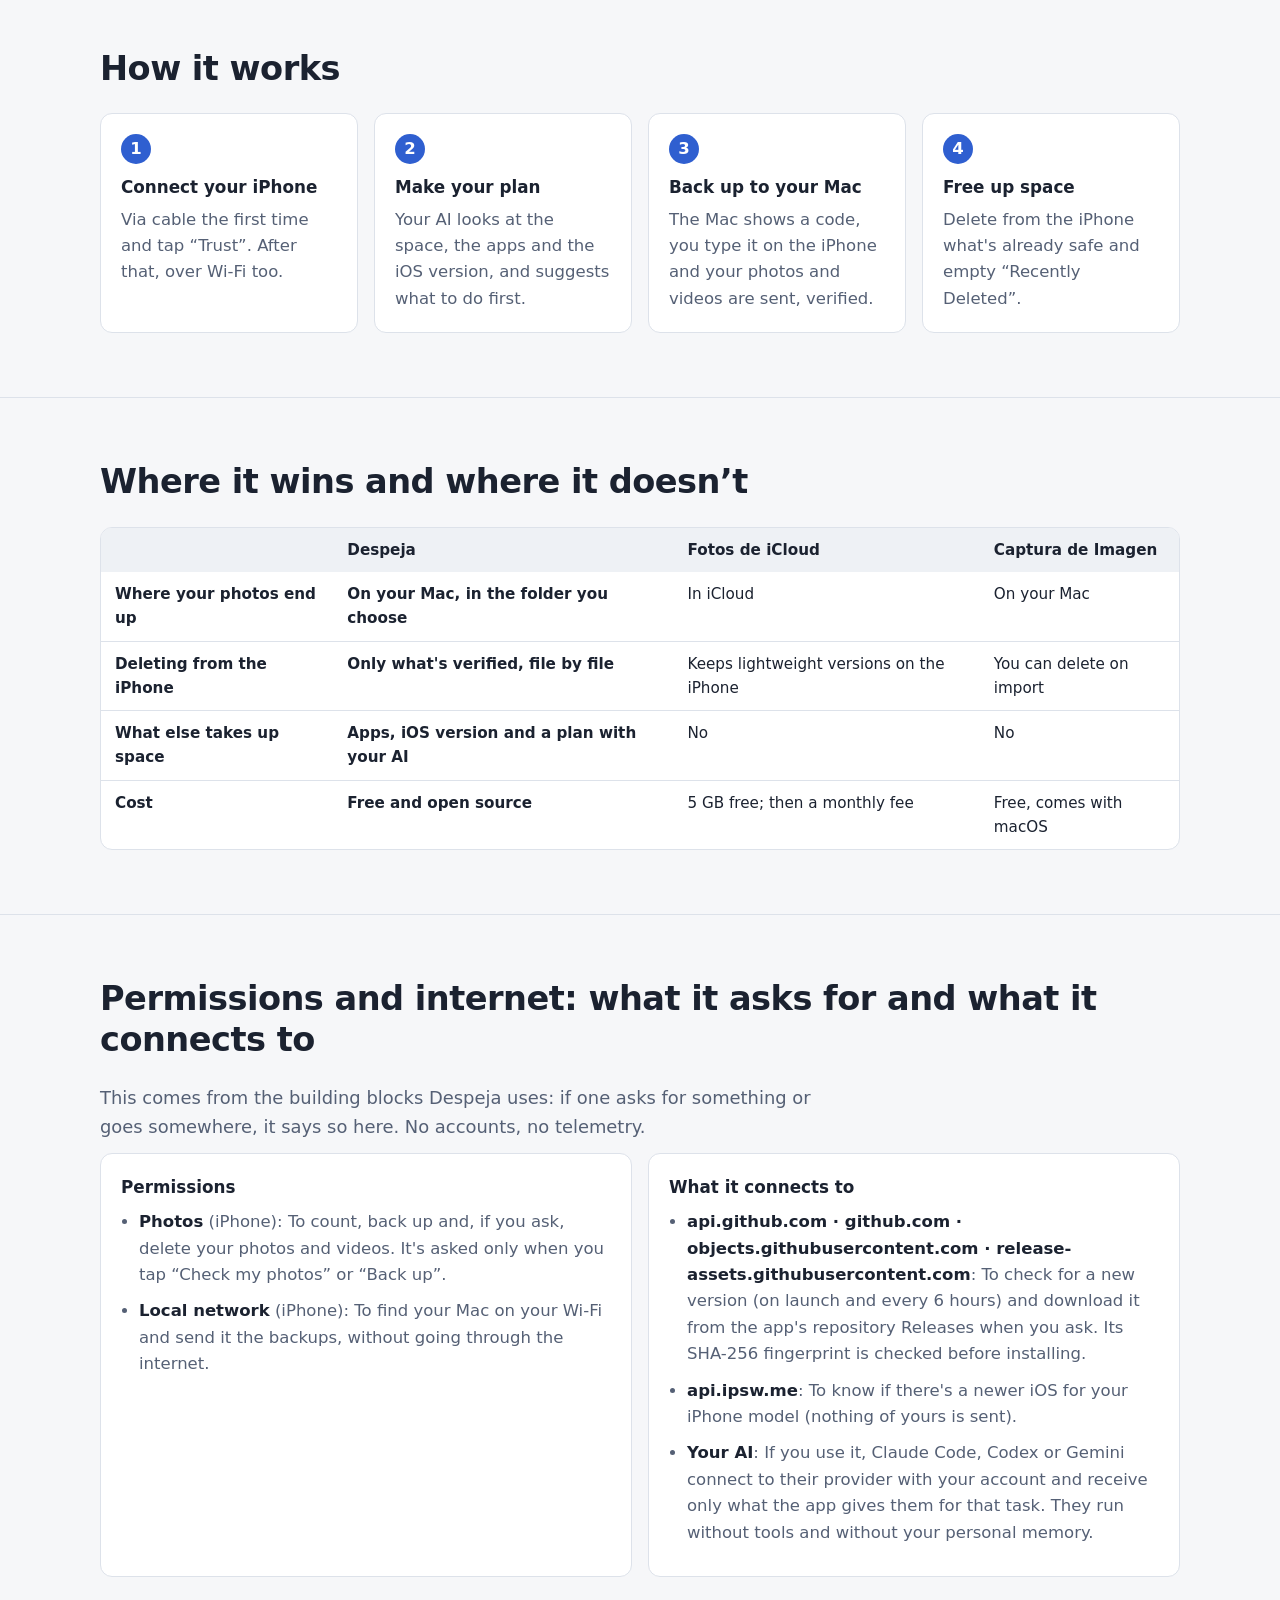
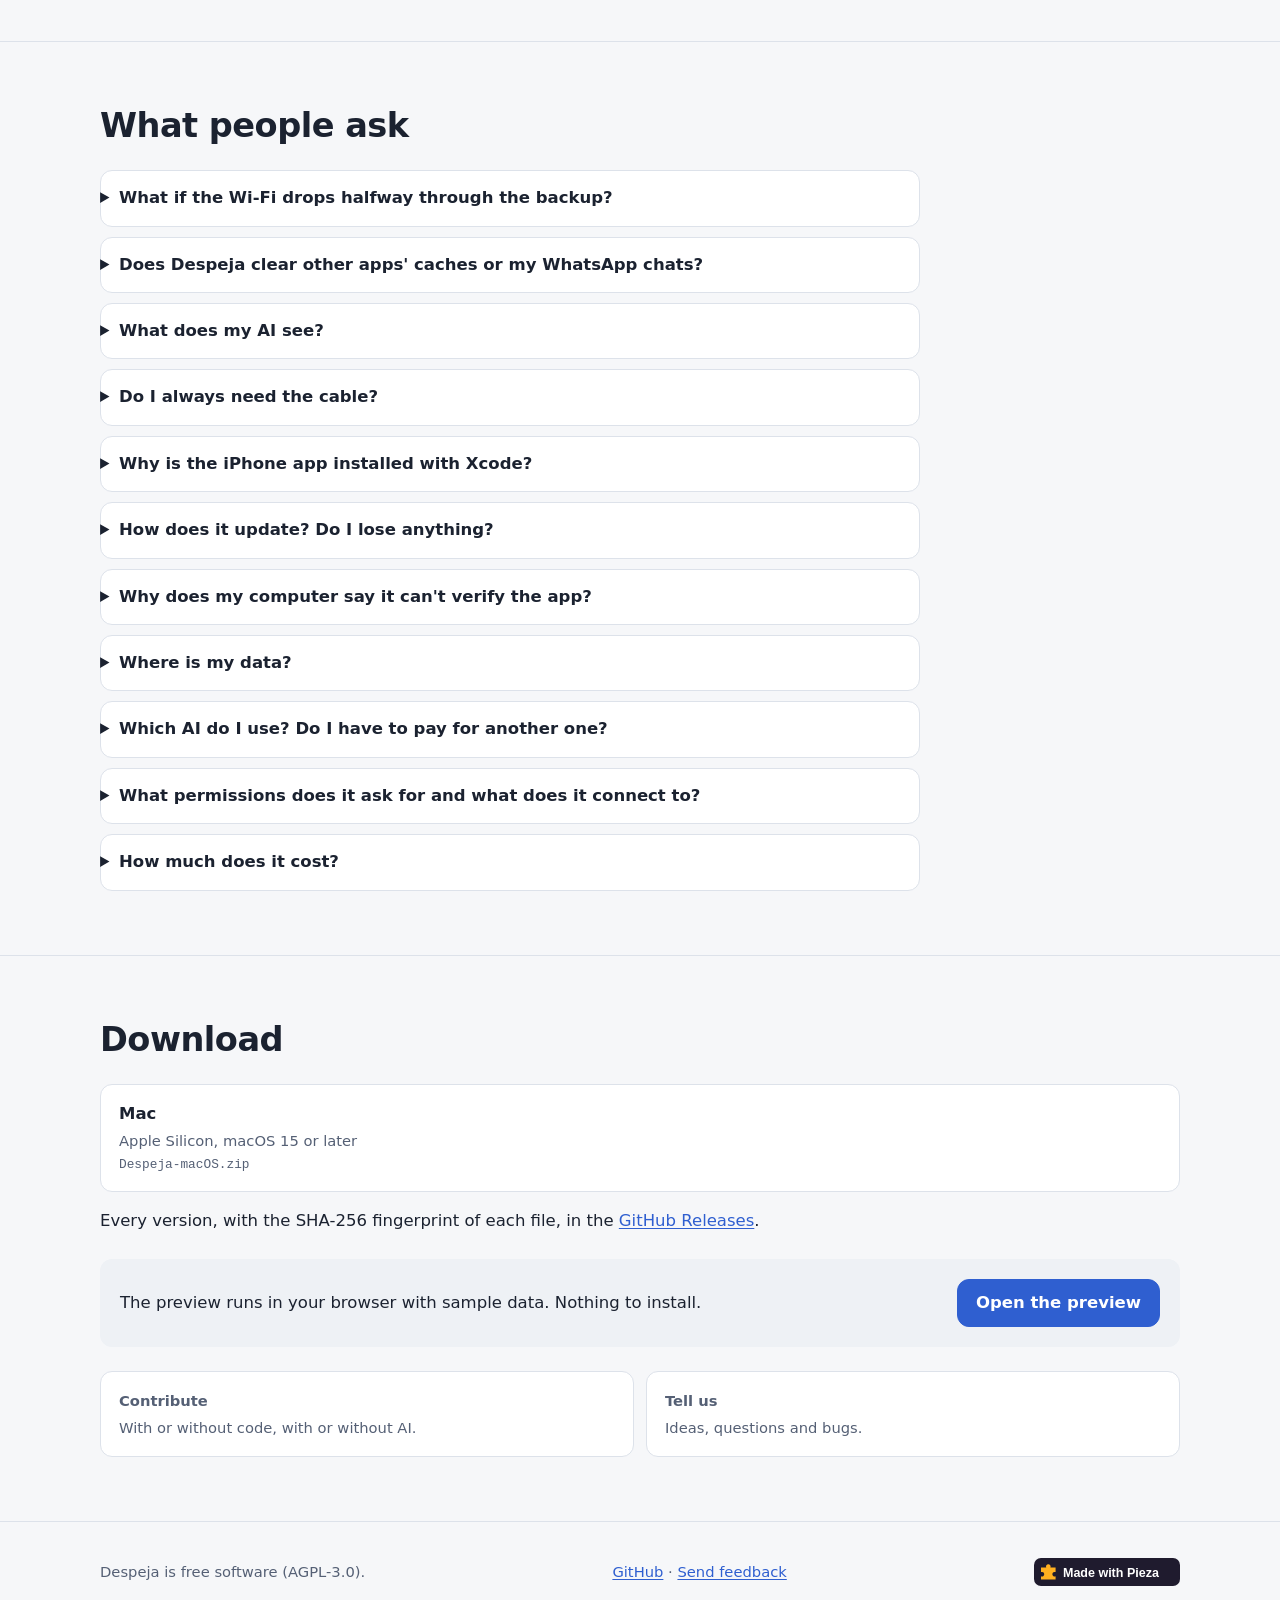
==== commit e9606f77: "Analizar y limpiar en el iPhone, íconos, guías y página - «Analizar mi iPhone» agrupa solo: fotos re" ====
--- a/docs/index.html
+++ b/docs/index.html
@@ -1,11 +1,11 @@
 <!doctype html>
-<html lang="es" data-titulo-es="Despeja — La app: lo que es, en una línea (título para buscadores)" data-titulo-en="Despeja — The app: what it is, in one line (title for search engines)" data-id="despeja">
+<html lang="es" data-titulo-es="Despeja — Respalda y libera espacio en tu iPhone desde tu Mac, con tu IA" data-titulo-en="Despeja — Back up and free up space on your iPhone from your Mac, with your AI" data-id="despeja">
 <head>
 <meta charset="utf-8">
 <meta name="viewport" content="width=device-width, initial-scale=1">
 <meta http-equiv="Content-Security-Policy" content="default-src 'self'; script-src 'self'; style-src 'self'; img-src 'self' data:; media-src 'self'; connect-src 'self'; object-src 'none'; base-uri 'none'; form-action 'none'; frame-src 'none'; upgrade-insecure-requests">
-<title>Despeja — La app: lo que es, en una línea (título para buscadores)</title>
-<meta name="description" content="La app: dos frases para buscadores (unos 155 caracteres).">
+<title>Despeja — Respalda y libera espacio en tu iPhone desde tu Mac, con tu IA</title>
+<meta name="description" content="App gratis y abierta para Mac y iPhone: ve qué ocupa espacio, respalda fotos y videos verificados en tu Mac y borra solo lo que ya está a salvo.">
 <link rel="canonical" href="https://despeja-app.github.io/despeja/">
 <link rel="alternate" hreflang="es" href="https://despeja-app.github.io/despeja/">
 <link rel="alternate" hreflang="en" href="https://despeja-app.github.io/despeja/?lang=en">
@@ -16,14 +16,14 @@
 <meta property="og:site_name" content="Despeja">
 <meta property="og:url" content="https://despeja-app.github.io/despeja/">
 <meta property="og:locale" content="es_CL"><meta property="og:locale:alternate" content="en_US">
-<meta property="og:title" content="Despeja — La app: lo que es, en una línea (título para buscadores)">
-<meta property="og:description" content="La app: dos frases para buscadores (unos 155 caracteres).">
+<meta property="og:title" content="Despeja — Respalda y libera espacio en tu iPhone desde tu Mac, con tu IA">
+<meta property="og:description" content="App gratis y abierta para Mac y iPhone: ve qué ocupa espacio, respalda fotos y videos verificados en tu Mac y borra solo lo que ya está a salvo.">
 <meta property="og:image" content="https://despeja-app.github.io/despeja/img/compartir.png">
 <meta property="og:image:width" content="1200"><meta property="og:image:height" content="630">
-<meta property="og:image:alt" content="Despeja: La app: la frase grande de la portada.">
+<meta property="og:image:alt" content="Despeja: Deja tu iPhone solo con lo necesario.">
 <meta name="twitter:card" content="summary_large_image">
-<meta name="twitter:title" content="Despeja — La app: lo que es, en una línea (título para buscadores)">
-<meta name="twitter:description" content="La app: dos frases para buscadores (unos 155 caracteres).">
+<meta name="twitter:title" content="Despeja — Respalda y libera espacio en tu iPhone desde tu Mac, con tu IA">
+<meta name="twitter:description" content="App gratis y abierta para Mac y iPhone: ve qué ocupa espacio, respalda fotos y videos verificados en tu Mac y borra solo lo que ya está a salvo.">
 <meta name="twitter:image" content="https://despeja-app.github.io/despeja/img/compartir.png">
 <script type="application/ld+json">
 {
@@ -34,7 +34,8 @@
    "name": "Despeja",
    "url": "https://despeja-app.github.io/despeja/",
    "image": "https://despeja-app.github.io/despeja/img/compartir.png",
-   "description": "La app: dos frases para buscadores (unos 155 caracteres).",
+   "screenshot": "https://despeja-app.github.io/despeja/img/mac.png",
+   "description": "App gratis y abierta para Mac y iPhone: ve qué ocupa espacio, respalda fotos y videos verificados en tu Mac y borra solo lo que ya está a salvo.",
    "applicationCategory": "UtilitiesApplication",
    "operatingSystem": "macOS 15, iOS",
    "license": "https://www.gnu.org/licenses/agpl-3.0.html",
@@ -47,9 +48,14 @@
   {
    "@type": "FAQPage",
    "mainEntity": [
+    { "@type": "Question", "name": "¿Qué pasa si se corta el Wi-Fi a mitad del respaldo?", "acceptedAnswer": { "@type": "Answer", "text": "Nada se pierde: solo queda marcado como respaldado lo que tu Mac ya verificó. Vuelve a tocar «Respaldar» y sigue donde quedó." } },
+    { "@type": "Question", "name": "¿Despeja borra la caché de otras apps o mis chats de WhatsApp?", "acceptedAnswer": { "@type": "Answer", "text": "No: iOS no deja que ninguna app toque lo de otra. Despeja te dice cuáles pesan más y exactamente dónde limpiarlas en tu iPhone." } },
+    { "@type": "Question", "name": "¿Qué ve mi IA?", "acceptedAnswer": { "@type": "Answer", "text": "Solo un resumen: espacio, tamaños y nombres de apps, versión de iOS y cuánto hay respaldado. Nunca tus fotos, nombres de archivos ni contenido." } },
+    { "@type": "Question", "name": "¿Necesito el cable siempre?", "acceptedAnswer": { "@type": "Answer", "text": "Solo la primera vez, para que el iPhone confíe en tu Mac. Después funciona por Wi-Fi; para respaldos muy grandes el cable es más rápido." } },
+    { "@type": "Question", "name": "¿Por qué la app de iPhone se instala con Xcode?", "acceptedAnswer": { "@type": "Answer", "text": "Todavía no está en la App Store. Con Xcode y tu Apple ID la instalas gratis; con una cuenta gratuita dura 7 días y se reinstala igual." } },
     { "@type": "Question", "name": "¿Cómo se actualiza? ¿Pierdo algo?", "acceptedAnswer": { "@type": "Answer", "text": "Al abrir y cada 6 horas, la app revisa si hay una versión nueva en sus Releases de GitHub y te avisa dentro de la app, en Ajustes. Si la instalas, la baja, comprueba su huella SHA-256, reemplaza la app y vuelve a abrirla. Nunca en medio de algo que esté haciendo. Tus datos viven fuera de la app: actualizar no los toca." } },
     { "@type": "Question", "name": "¿Por qué mi computador dice que no puede verificar la app?", "acceptedAnswer": { "@type": "Answer", "text": "Porque es un proyecto gratis que no paga los certificados de Apple ni de Microsoft. En macOS 15: abre la app una vez, ve a Ajustes del Sistema → Privacidad y seguridad y, abajo, toca «Abrir igualmente». Cada descarga tiene su huella SHA-256 en el Release y el código de cada versión está en GitHub." } },
-    { "@type": "Question", "name": "¿Dónde están mis datos?", "acceptedAnswer": { "@type": "Answer", "text": "En tu computador (en Mac, en ~/Library/Application Support/Despeja). Son archivos en formato abierto. No hay servidores ni cuentas: nada sale de ahí sin que lo pidas." } },
+    { "@type": "Question", "name": "¿Dónde están mis datos?", "acceptedAnswer": { "@type": "Answer", "text": "En tu Mac (~/Library/Application Support/Despeja) y en la app del iPhone, en archivos de formato abierto. Tus fotos quedan en la carpeta que elijas. No hay servidores ni cuentas: nada sale de tus equipos sin que lo pidas." } },
     { "@type": "Question", "name": "¿Qué IA uso? ¿Tengo que pagar otra?", "acceptedAnswer": { "@type": "Answer", "text": "La tuya: Claude Code, Codex o Gemini, con tu propia cuenta. La app no tiene una IA propia ni te cobra por usarla: corre la que ya tienes, sin herramientas y sin tu memoria personal, y solo le pasa lo que hace falta." } },
     { "@type": "Question", "name": "¿Qué permisos pide y a qué se conecta?", "acceptedAnswer": { "@type": "Answer", "text": "Lo justo, y todo está en «Permisos e internet»: sale de las piezas que usa la app, así nunca dice de más ni de menos. Nunca manda nada tuyo a un servidor nuestro: no tenemos." } },
     { "@type": "Question", "name": "¿Cuánto cuesta?", "acceptedAnswer": { "@type": "Answer", "text": "Nada. Es gratis y de código abierto, sin cuentas ni publicidad." } }
@@ -69,6 +75,8 @@
   <a class="marca" href="./"><img src="favicon.svg" alt="" width="28" height="28"><span data-sin-traducir>Despeja</span></a>
   <nav aria-label="Secciones">
     <a href="#funciones"><span data-es>Funciones</span><span data-en>Features</span></a>
+    <a href="#como-funciona"><span data-es>Cómo funciona</span><span data-en>How it works</span></a>
+    <a href="#comparar"><span data-es>Comparación</span><span data-en>Comparison</span></a>
     <a href="#preguntas"><span data-es>Preguntas</span><span data-en>FAQ</span></a>
     <a href="#descargar"><span data-es>Descargar</span><span data-en>Download</span></a>
   </nav>
@@ -79,22 +87,53 @@
 <section class="portada"><div class="ancho">
   <div>
     <p class="etiqueta"><span data-es>Gratis · Código abierto · En tu computador</span><span data-en>Free · Open source · On your computer</span></p>
-    <h1><span data-es>La app: la frase grande de la portada.</span><span data-en>The app: the big headline.</span></h1>
-    <p class="intro"><span data-es>La app: un párrafo corto con lo que hace y para quién.</span><span data-en>The app: a short paragraph with what it does and for whom.</span></p>
+    <h1><span data-es>Deja tu iPhone solo con lo necesario.</span><span data-en>Keep only what you need on your iPhone.</span></h1>
+    <p class="intro"><span data-es>Despeja ve qué ocupa espacio en tu iPhone, respalda tus fotos y videos en tu Mac verificándolos uno por uno y borra del iPhone solo lo que ya está a salvo. Tu propia IA revisa el resumen y te propone un plan. Todo queda entre tu Mac y tu iPhone.</span><span data-en>Despeja shows what takes up space on your iPhone, backs up your photos and videos to your Mac verifying each one, and deletes from the iPhone only what&apos;s already safe. Your own AI reviews the summary and suggests a plan. Everything stays between your Mac and your iPhone.</span></p>
     <div class="acciones">
       <a class="boton principal" id="descarga-principal" href="#descargar"><span data-es>Descargar</span><span data-en>Download</span></a>
       <a class="boton" href="demo/"><span data-es>Probar la vista previa</span><span data-en>Try the live preview</span></a>
       <a class="boton" href="https://github.com/despeja-app/despeja"><span data-es>Ver el código</span><span data-en>See the code</span></a>
     </div>
+    <p class="aviso"><span data-es>Primera versión: la app de iPhone se instala desde tu Mac con Xcode (aún no está en la App Store).</span><span data-en>First version: the iPhone app is installed from your Mac with Xcode (it&apos;s not on the App Store yet).</span></p>
     <p class="nota" id="descarga-nota"><span data-es>Gratis, sin cuenta y sin publicidad.</span><span data-en>Free, no account, no ads.</span></p>
   </div>
+  <figure class="captura"><img src="img/mac.png" alt="Despeja en el Mac: el iPhone con poco espacio, el plan de la IA y el respaldo" data-alt-es="Despeja en el Mac: el iPhone con poco espacio, el plan de la IA y el respaldo" data-alt-en="Despeja on the Mac: the iPhone low on space, the AI plan and the backup" width="1280" height="800"></figure>
 </div></section>
 
 <section id="funciones"><div class="ancho">
   <h2><span data-es>Lo que hace</span><span data-en>What it does</span></h2>
   <div class="rejilla">
-    <div class="tarjeta"><h3><span data-es>La app: una función</span><span data-en>The app: a feature</span></h3><p><span data-es>Qué resuelve, en una o dos frases.</span><span data-en>What it solves, in one or two sentences.</span></p></div>
+    <div class="tarjeta"><h3><span data-es>Ve lo que ocupa espacio</span><span data-en>See what takes up space</span></h3><p><span data-es>Tu Mac ve el iPhone por cable o Wi-Fi: espacio libre, apps de la más pesada a la más liviana y si hay un iOS más nuevo.</span><span data-en>Your Mac sees the iPhone via cable or Wi-Fi: free space, apps from heaviest to lightest and whether a newer iOS is out.</span></p></div>
+    <div class="tarjeta"><h3><span data-es>Respaldo verificado</span><span data-en>Verified backup</span></h3><p><span data-es>Cada foto y video viaja cifrado por tu Wi-Fi, con su Live Photo y sus ediciones, y se comprueba archivo por archivo en la carpeta que elijas.</span><span data-en>Every photo and video travels encrypted over your Wi-Fi, with its Live Photo and edits, and is checked file by file in the folder you choose.</span></p></div>
+    <div class="tarjeta"><h3><span data-es>Borra sin miedo</span><span data-en>Delete without fear</span></h3><p><span data-es>El iPhone borra solo lo que tu Mac ya verificó. Si algo falló, no se toca.</span><span data-en>The iPhone deletes only what your Mac has verified. If anything failed, it isn&apos;t touched.</span></p></div>
+    <div class="tarjeta"><h3><span data-es>Un plan con tu IA</span><span data-en>A plan with your AI</span></h3><p><span data-es>Claude, ChatGPT o Gemini, con tu cuenta, revisa el resumen (nunca tus fotos) y te dice qué hacer primero. Tú decides cada paso.</span><span data-en>Claude, ChatGPT or Gemini, with your account, reviews the summary (never your photos) and tells you what to do first. You decide every step.</span></p></div>
+    <div class="tarjeta"><h3><span data-es>Honesta con lo que iOS no deja</span><span data-en>Honest about what iOS doesn&apos;t allow</span></h3><p><span data-es>La caché de otras apps o los chats de WhatsApp no se pueden borrar desde afuera: Despeja te dice exactamente dónde hacerlo.</span><span data-en>Other apps&apos; caches or WhatsApp chats can&apos;t be deleted from outside: Despeja tells you exactly where to do it.</span></p></div>
   </div>
+  <figure class="captura-extra"><img src="img/mac-en.png" alt="Despeja en el Mac, en inglés" data-alt-es="Despeja en el Mac, en inglés" data-alt-en="Despeja on the Mac, in English" width="1280" height="800" loading="lazy"><figcaption><span data-es>Despeja en el Mac, en inglés</span><span data-en>Despeja on the Mac, in English</span></figcaption></figure>
+  <figure class="captura-extra"><img src="img/iphone.png" alt="Despeja en el iPhone: respaldar en el Mac y el resumen de fotos" data-alt-es="Despeja en el iPhone: respaldar en el Mac y el resumen de fotos" data-alt-en="Despeja on the iPhone: back up to the Mac and the photo summary" width="390" height="844" loading="lazy"><figcaption><span data-es>Despeja en el iPhone: respaldar en el Mac y el resumen de fotos</span><span data-en>Despeja on the iPhone: back up to the Mac and the photo summary</span></figcaption></figure>
+</div></section>
+
+<section id="como-funciona"><div class="ancho">
+  <h2><span data-es>Cómo funciona</span><span data-en>How it works</span></h2>
+  <ol class="pasos">
+    <li><h3><span data-es>Conecta tu iPhone</span><span data-en>Connect your iPhone</span></h3><p><span data-es>Por cable la primera vez y toca «Confiar». Después también por Wi-Fi.</span><span data-en>Via cable the first time and tap “Trust”. After that, over Wi-Fi too.</span></p></li>
+    <li><h3><span data-es>Arma tu plan</span><span data-en>Make your plan</span></h3><p><span data-es>Tu IA mira el espacio, las apps y la versión de iOS, y propone qué hacer primero.</span><span data-en>Your AI looks at the space, the apps and the iOS version, and suggests what to do first.</span></p></li>
+    <li><h3><span data-es>Respalda en tu Mac</span><span data-en>Back up to your Mac</span></h3><p><span data-es>El Mac muestra un código, lo escribes en el iPhone y se mandan tus fotos y videos, verificados.</span><span data-en>The Mac shows a code, you type it on the iPhone and your photos and videos are sent, verified.</span></p></li>
+    <li><h3><span data-es>Libera espacio</span><span data-en>Free up space</span></h3><p><span data-es>Borra del iPhone lo que ya está a salvo y vacía «Eliminados recientemente».</span><span data-en>Delete from the iPhone what&apos;s already safe and empty “Recently Deleted”.</span></p></li>
+  </ol>
+</div></section>
+
+<section id="comparar"><div class="ancho">
+  <h2><span data-es>Lo que gana y lo que no</span><span data-en>Where it wins and where it doesn’t</span></h2>
+  <div class="tabla-caja" tabindex="0" role="region" aria-label="Comparación · Comparison"><table class="comparar">
+    <thead><tr><th scope="col"><span class="oculto"><span data-es>Qué</span><span data-en>What</span></span></th><th scope="col" data-sin-traducir>Despeja</th><th scope="col" data-sin-traducir>Fotos de iCloud</th><th scope="col" data-sin-traducir>Captura de Imagen</th></tr></thead>
+    <tbody>
+      <tr><th scope="row"><span data-es>Dónde quedan tus fotos</span><span data-en>Where your photos end up</span></th><td><span data-es>En tu Mac, en la carpeta que elijas</span><span data-en>On your Mac, in the folder you choose</span></td><td><span data-es>En iCloud</span><span data-en>In iCloud</span></td><td><span data-es>En tu Mac</span><span data-en>On your Mac</span></td></tr>
+      <tr><th scope="row"><span data-es>Borrar del iPhone</span><span data-en>Deleting from the iPhone</span></th><td><span data-es>Solo lo verificado, archivo por archivo</span><span data-en>Only what&apos;s verified, file by file</span></td><td><span data-es>Deja versiones livianas en el iPhone</span><span data-en>Keeps lightweight versions on the iPhone</span></td><td><span data-es>Puedes borrar al importar</span><span data-en>You can delete on import</span></td></tr>
+      <tr><th scope="row"><span data-es>Qué más ocupa espacio</span><span data-en>What else takes up space</span></th><td><span data-es>Apps, versión de iOS y un plan con tu IA</span><span data-en>Apps, iOS version and a plan with your AI</span></td><td><span data-es>No</span><span data-en>No</span></td><td><span data-es>No</span><span data-en>No</span></td></tr>
+      <tr><th scope="row"><span data-es>Costo</span><span data-en>Cost</span></th><td><span data-es>Gratis y abierto</span><span data-en>Free and open source</span></td><td><span data-es>5 GB gratis; después, pago mensual</span><span data-en>5 GB free; then a monthly fee</span></td><td><span data-es>Gratis, viene con macOS</span><span data-en>Free, comes with macOS</span></td></tr>
+    </tbody>
+  </table></div>
 </div></section>
 
 <section id="permisos"><div class="ancho">
@@ -103,12 +142,15 @@
   <div class="rejilla dos">
     <div class="tarjeta"><h3><span data-es>Permisos</span><span data-en>Permissions</span></h3>
       <ul>
+        <li><b><span data-es>Fotos</span><span data-en>Photos</span></b> <span data-sin-traducir>(iPhone)</span>: <span data-es>Para contar, respaldar y, si lo pides, borrar tus fotos y videos. Se pide recién cuando tocas «Revisar mis fotos» o «Respaldar».</span><span data-en>To count, back up and, if you ask, delete your photos and videos. It&apos;s asked only when you tap “Check my photos” or “Back up”.</span></li>
+        <li><b><span data-es>Red local</span><span data-en>Local network</span></b> <span data-sin-traducir>(iPhone)</span>: <span data-es>Para encontrar tu Mac en tu Wi-Fi y mandarle los respaldos, sin pasar por internet.</span><span data-en>To find your Mac on your Wi-Fi and send it the backups, without going through the internet.</span></li>
       </ul>
       <p class="si-vacio"><span data-es>Ninguno especial del sistema: ni cámara, ni micrófono, ni avisos. Solo abre lo que tú eliges.</span><span data-en>No special system permissions: no camera, microphone or notifications. It only opens what you pick.</span></p>
     </div>
     <div class="tarjeta"><h3><span data-es>A qué se conecta</span><span data-en>What it connects to</span></h3>
       <ul>
         <li><b data-sin-traducir>api.github.com · github.com · objects.githubusercontent.com · release-assets.githubusercontent.com</b>: <span data-es>Para saber si hay una versión nueva (al abrir y cada 6 horas) y bajarla de los Releases del repositorio de la app cuando tú lo pides. Antes de instalarla se comprueba su huella SHA-256.</span><span data-en>To check for a new version (on launch and every 6 hours) and download it from the app&apos;s repository Releases when you ask. Its SHA-256 fingerprint is checked before installing.</span></li>
+        <li><b data-sin-traducir>api.ipsw.me</b>: <span data-es>Saber si hay una versión de iOS más nueva para tu modelo de iPhone (no se manda nada tuyo).</span><span data-en>To know if there&apos;s a newer iOS for your iPhone model (nothing of yours is sent).</span></li>
         <li><b><span data-es>Tu IA</span><span data-en>Your AI</span></b>: <span data-es>Si la usas, Claude Code, Codex o Gemini se conectan a su proveedor con tu cuenta y reciben solo lo que la app les pasa para esa tarea. Corren sin herramientas y sin tu memoria personal.</span><span data-en>If you use it, Claude Code, Codex or Gemini connect to their provider with your account and receive only what the app gives them for that task. They run without tools and without your personal memory.</span></li>
       </ul>
       <p class="si-vacio"><span data-es>A nada: la app no sale a internet por su cuenta.</span><span data-en>Nothing: the app doesn&apos;t go online on its own.</span></p>
@@ -119,9 +161,14 @@
 <section id="preguntas"><div class="ancho">
   <h2><span data-es>Lo que la gente pregunta</span><span data-en>What people ask</span></h2>
   <div class="faq">
+    <details class="p"><summary><span data-es>¿Qué pasa si se corta el Wi-Fi a mitad del respaldo?</span><span data-en>What if the Wi-Fi drops halfway through the backup?</span></summary><p><span data-es>Nada se pierde: solo queda marcado como respaldado lo que tu Mac ya verificó. Vuelve a tocar «Respaldar» y sigue donde quedó.</span><span data-en>Nothing is lost: only what your Mac already verified is marked as backed up. Tap “Back up” again and it continues where it left off.</span></p></details>
+    <details class="p"><summary><span data-es>¿Despeja borra la caché de otras apps o mis chats de WhatsApp?</span><span data-en>Does Despeja clear other apps&apos; caches or my WhatsApp chats?</span></summary><p><span data-es>No: iOS no deja que ninguna app toque lo de otra. Despeja te dice cuáles pesan más y exactamente dónde limpiarlas en tu iPhone.</span><span data-en>No: iOS doesn&apos;t let any app touch another&apos;s data. Despeja shows which ones weigh the most and exactly where to clean them on your iPhone.</span></p></details>
+    <details class="p"><summary><span data-es>¿Qué ve mi IA?</span><span data-en>What does my AI see?</span></summary><p><span data-es>Solo un resumen: espacio, tamaños y nombres de apps, versión de iOS y cuánto hay respaldado. Nunca tus fotos, nombres de archivos ni contenido.</span><span data-en>Only a summary: space, app sizes and names, iOS version and how much is backed up. Never your photos, file names or content.</span></p></details>
+    <details class="p"><summary><span data-es>¿Necesito el cable siempre?</span><span data-en>Do I always need the cable?</span></summary><p><span data-es>Solo la primera vez, para que el iPhone confíe en tu Mac. Después funciona por Wi-Fi; para respaldos muy grandes el cable es más rápido.</span><span data-en>Only the first time, so the iPhone trusts your Mac. After that it works over Wi-Fi; for very large backups the cable is faster.</span></p></details>
+    <details class="p"><summary><span data-es>¿Por qué la app de iPhone se instala con Xcode?</span><span data-en>Why is the iPhone app installed with Xcode?</span></summary><p><span data-es>Todavía no está en la App Store. Con Xcode y tu Apple ID la instalas gratis; con una cuenta gratuita dura 7 días y se reinstala igual.</span><span data-en>It isn&apos;t on the App Store yet. With Xcode and your Apple ID you install it for free; with a free account it lasts 7 days and you reinstall it the same way.</span></p></details>
     <details class="p"><summary><span data-es>¿Cómo se actualiza? ¿Pierdo algo?</span><span data-en>How does it update? Do I lose anything?</span></summary><p><span data-es>Al abrir y cada 6 horas, la app revisa si hay una versión nueva en sus Releases de GitHub y te avisa dentro de la app, en Ajustes. Si la instalas, la baja, comprueba su huella SHA-256, reemplaza la app y vuelve a abrirla. Nunca en medio de algo que esté haciendo. Tus datos viven fuera de la app: actualizar no los toca.</span><span data-en>On launch and every 6 hours, the app checks its GitHub Releases for a new version and tells you inside the app, in Settings. If you install it, it downloads it, checks its SHA-256 fingerprint, replaces the app and reopens it. Never in the middle of something it&apos;s doing. Your data lives outside the app: updating doesn&apos;t touch it.</span></p></details>
     <details class="p"><summary><span data-es>¿Por qué mi computador dice que no puede verificar la app?</span><span data-en>Why does my computer say it can&apos;t verify the app?</span></summary><p><span data-es>Porque es un proyecto gratis que no paga los certificados de Apple ni de Microsoft. En macOS 15: abre la app una vez, ve a Ajustes del Sistema → Privacidad y seguridad y, abajo, toca «Abrir igualmente». Cada descarga tiene su huella SHA-256 en el Release y el código de cada versión está en GitHub.</span><span data-en>Because it&apos;s a free project that doesn&apos;t pay for Apple or Microsoft certificates. On macOS 15: open the app once, go to System Settings → Privacy &amp; Security and, at the bottom, click “Open Anyway”. Every download has its SHA-256 fingerprint in the Release, and each version&apos;s code is on GitHub.</span></p></details>
-    <details class="p"><summary><span data-es>¿Dónde están mis datos?</span><span data-en>Where is my data?</span></summary><p><span data-es>En tu computador (en Mac, en ~/Library/Application Support/Despeja). Son archivos en formato abierto. No hay servidores ni cuentas: nada sale de ahí sin que lo pidas.</span><span data-en>On your computer (on Mac, in ~/Library/Application Support/Despeja). They&apos;re open-format files. There are no servers or accounts: nothing leaves it unless you ask.</span></p></details>
+    <details class="p"><summary><span data-es>¿Dónde están mis datos?</span><span data-en>Where is my data?</span></summary><p><span data-es>En tu Mac (~/Library/Application Support/Despeja) y en la app del iPhone, en archivos de formato abierto. Tus fotos quedan en la carpeta que elijas. No hay servidores ni cuentas: nada sale de tus equipos sin que lo pidas.</span><span data-en>On your Mac (~/Library/Application Support/Despeja) and in the iPhone app, in open-format files. Your photos stay in the folder you choose. There are no servers or accounts: nothing leaves your devices unless you ask.</span></p></details>
     <details class="p"><summary><span data-es>¿Qué IA uso? ¿Tengo que pagar otra?</span><span data-en>Which AI do I use? Do I have to pay for another one?</span></summary><p><span data-es>La tuya: Claude Code, Codex o Gemini, con tu propia cuenta. La app no tiene una IA propia ni te cobra por usarla: corre la que ya tienes, sin herramientas y sin tu memoria personal, y solo le pasa lo que hace falta.</span><span data-en>Yours: Claude Code, Codex or Gemini, with your own account. The app has no AI of its own and doesn&apos;t charge you for one: it runs the one you already have, without tools or your personal memory, and only gives it what&apos;s needed.</span></p></details>
     <details class="p"><summary><span data-es>¿Qué permisos pide y a qué se conecta?</span><span data-en>What permissions does it ask for and what does it connect to?</span></summary><p><span data-es>Lo justo, y todo está en «Permisos e internet»: sale de las piezas que usa la app, así nunca dice de más ni de menos. Nunca manda nada tuyo a un servidor nuestro: no tenemos.</span><span data-en>Only what&apos;s needed, and it&apos;s all in “Permissions and internet”: it comes from the building blocks the app uses, so it never says more or less than the truth. It never sends anything of yours to a server of ours: we don&apos;t have one.</span></p></details>
     <details class="p"><summary><span data-es>¿Cuánto cuesta?</span><span data-en>How much does it cost?</span></summary><p><span data-es>Nada. Es gratis y de código abierto, sin cuentas ni publicidad.</span><span data-en>Nothing. It&apos;s free and open source, with no accounts or ads.</span></p></details>
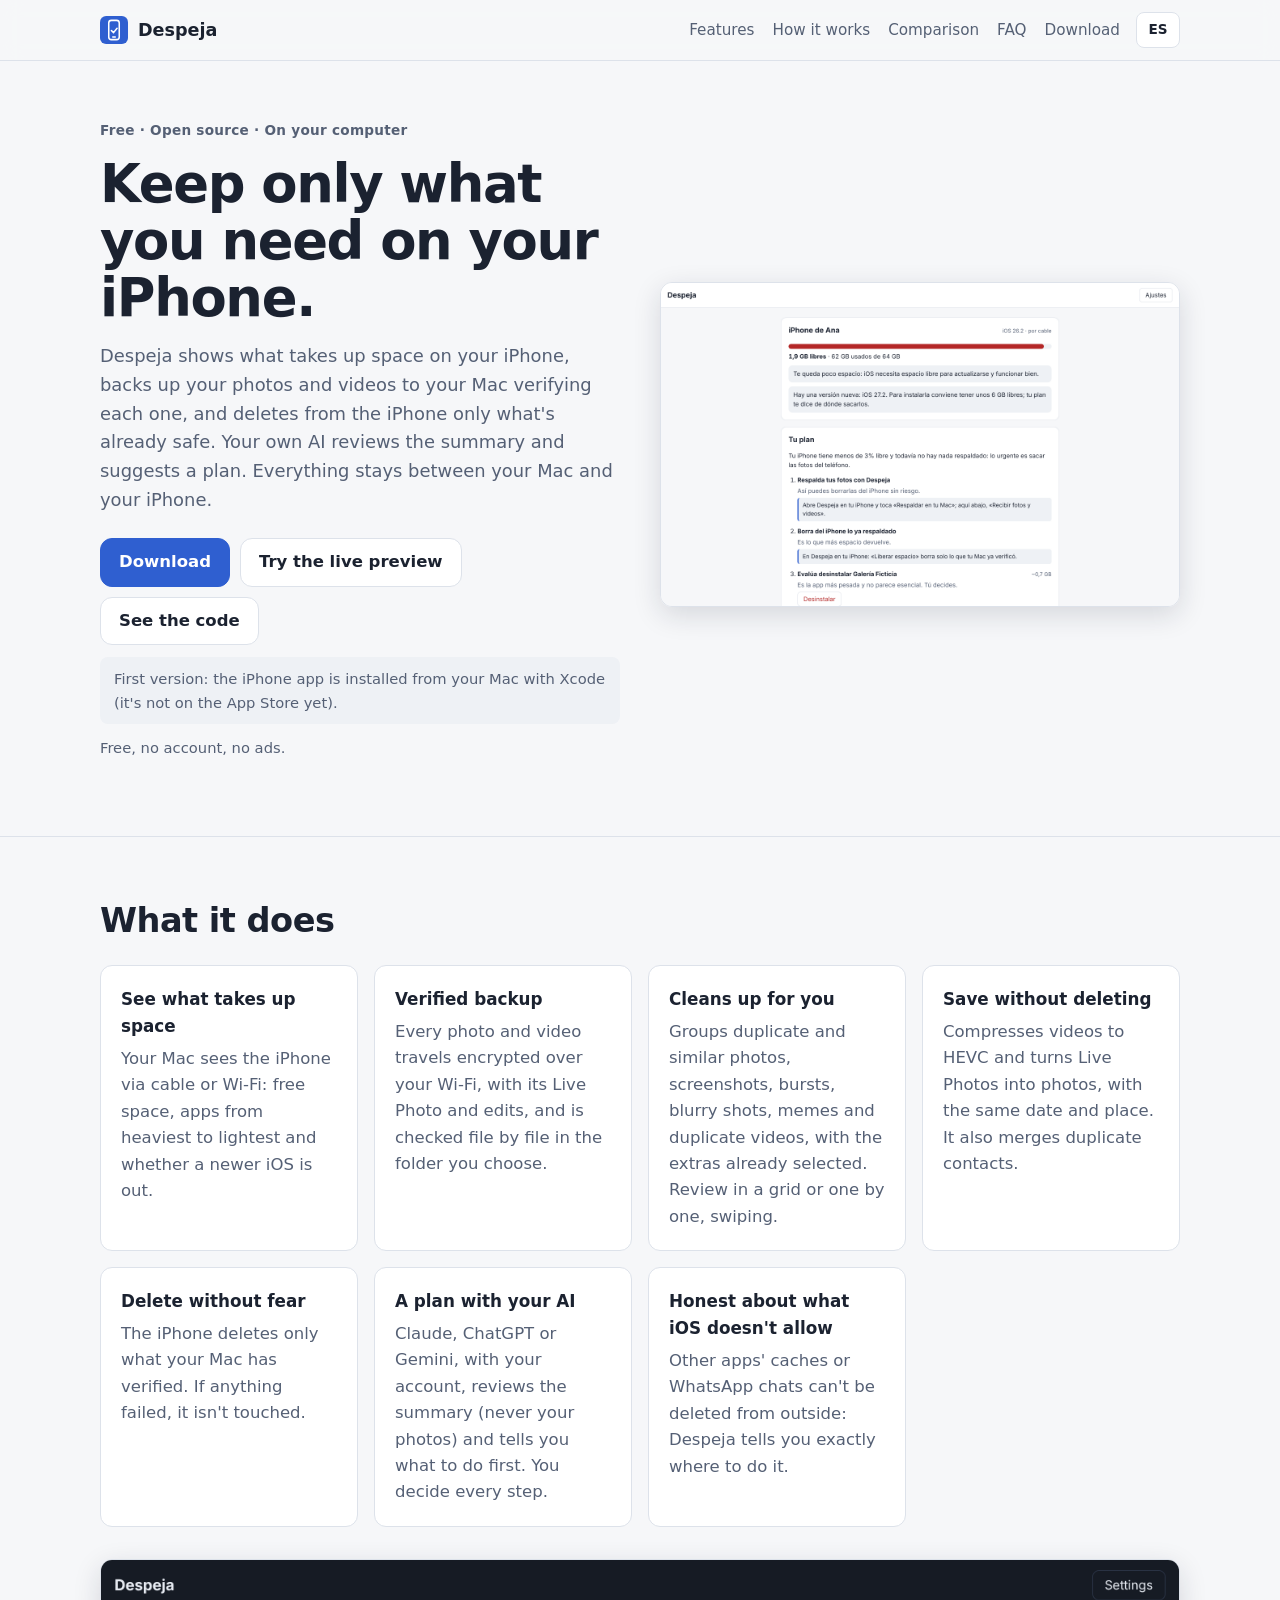
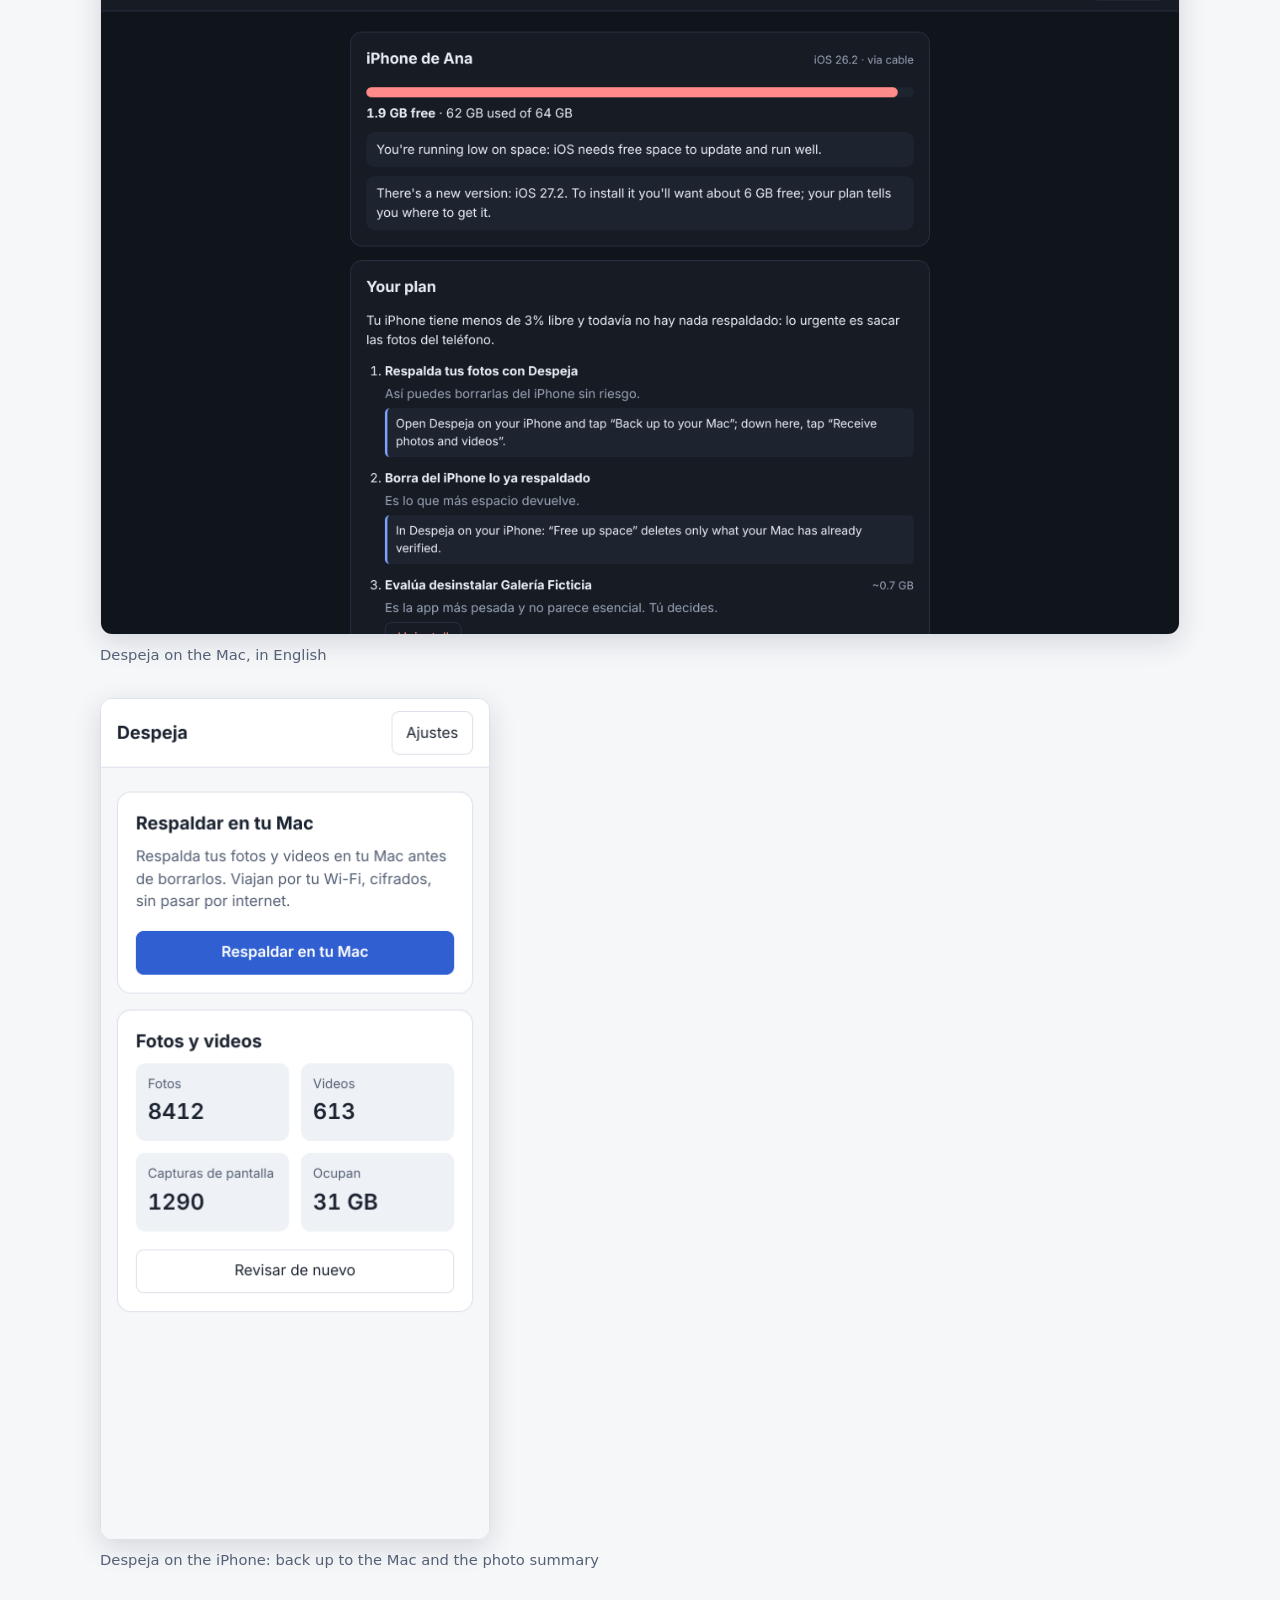
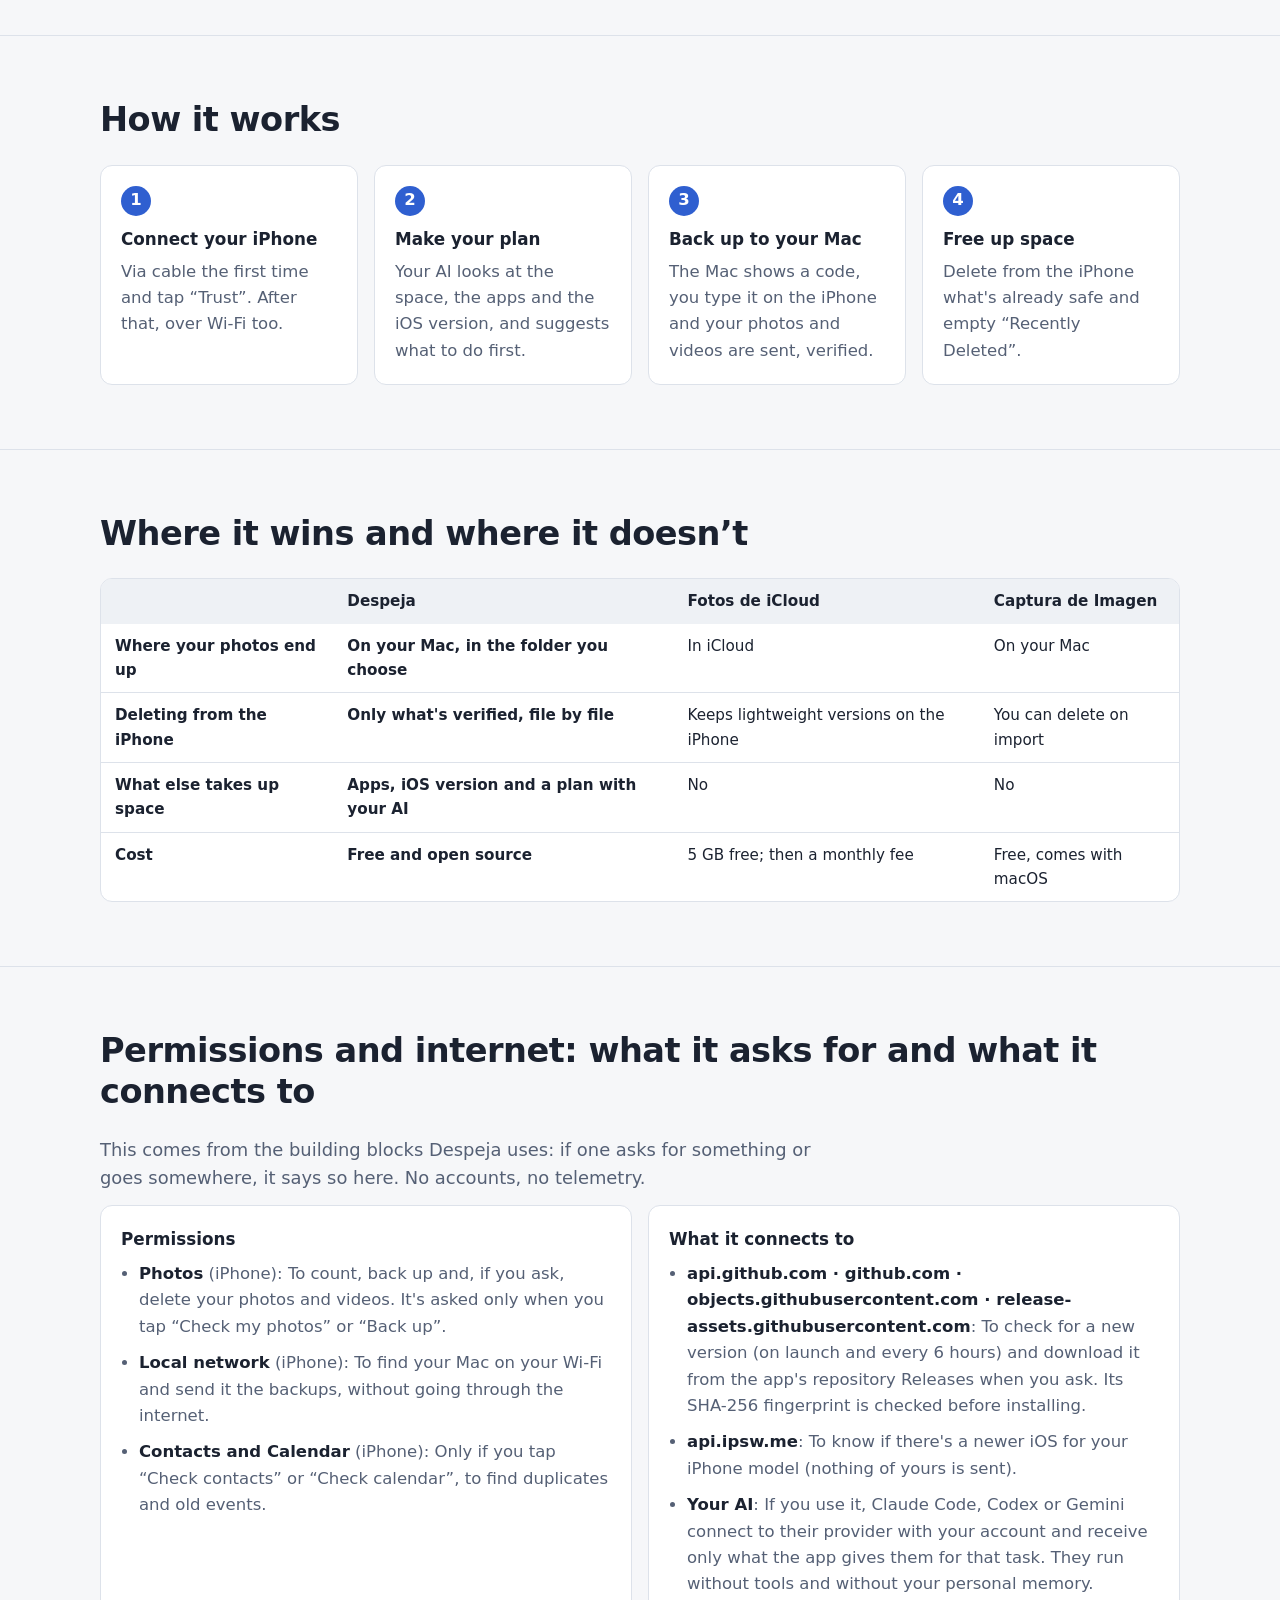
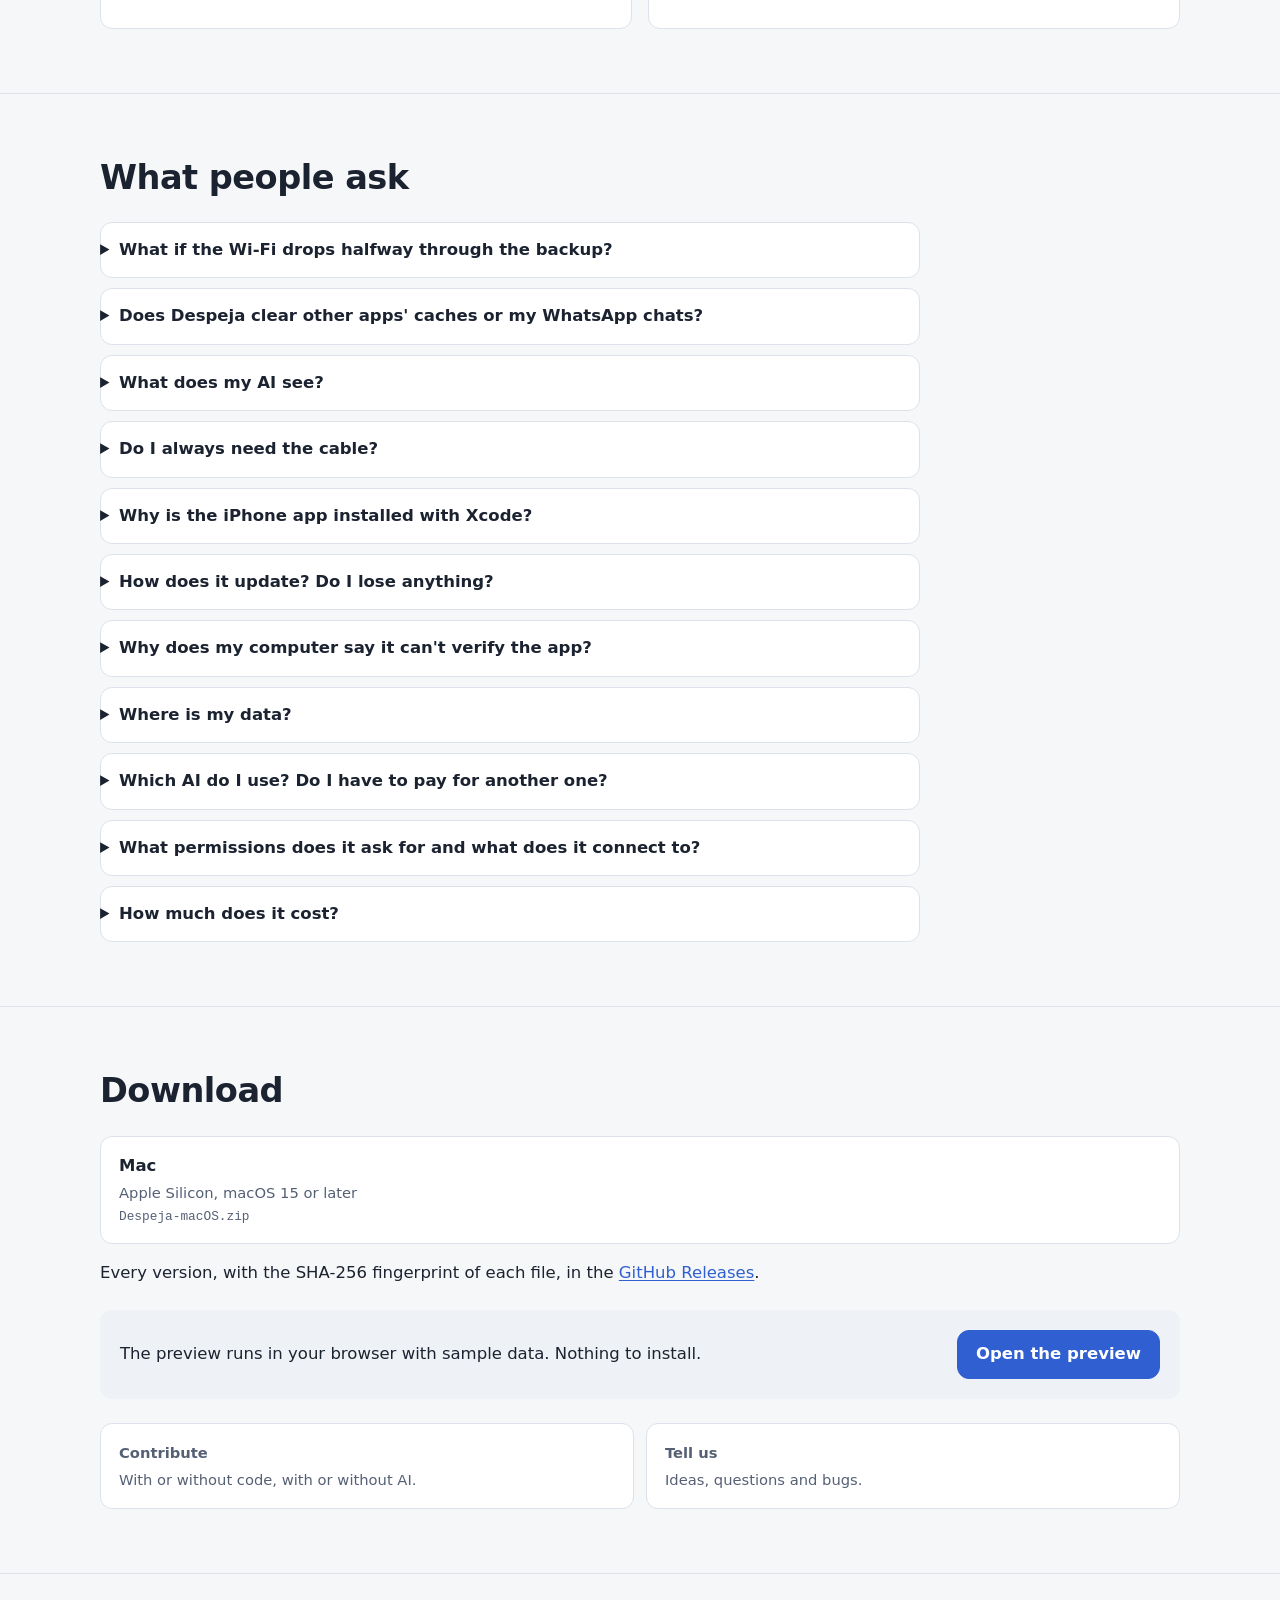
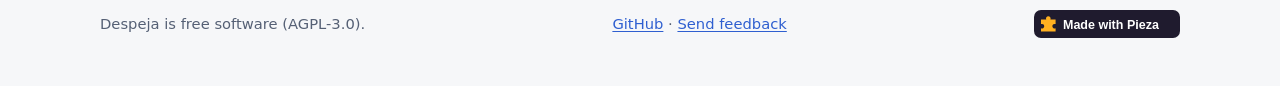
==== commit 766611fa: "Más limpieza en el iPhone: comprimir videos, Live Photos a fotos, uno por uno, contactos y calendari" ====
--- a/docs/index.html
+++ b/docs/index.html
@@ -105,6 +105,8 @@
   <div class="rejilla">
     <div class="tarjeta"><h3><span data-es>Ve lo que ocupa espacio</span><span data-en>See what takes up space</span></h3><p><span data-es>Tu Mac ve el iPhone por cable o Wi-Fi: espacio libre, apps de la más pesada a la más liviana y si hay un iOS más nuevo.</span><span data-en>Your Mac sees the iPhone via cable or Wi-Fi: free space, apps from heaviest to lightest and whether a newer iOS is out.</span></p></div>
     <div class="tarjeta"><h3><span data-es>Respaldo verificado</span><span data-en>Verified backup</span></h3><p><span data-es>Cada foto y video viaja cifrado por tu Wi-Fi, con su Live Photo y sus ediciones, y se comprueba archivo por archivo en la carpeta que elijas.</span><span data-en>Every photo and video travels encrypted over your Wi-Fi, with its Live Photo and edits, and is checked file by file in the folder you choose.</span></p></div>
+    <div class="tarjeta"><h3><span data-es>Limpia sola</span><span data-en>Cleans up for you</span></h3><p><span data-es>Agrupa fotos repetidas y parecidas, capturas, ráfagas, borrosas, memes y videos repetidos, con lo que sobra ya marcado. Revisas en cuadrícula o una por una, deslizando.</span><span data-en>Groups duplicate and similar photos, screenshots, bursts, blurry shots, memes and duplicate videos, with the extras already selected. Review in a grid or one by one, swiping.</span></p></div>
+    <div class="tarjeta"><h3><span data-es>Ahorra sin borrar</span><span data-en>Save without deleting</span></h3><p><span data-es>Comprime videos a HEVC y convierte Live Photos en fotos, con la misma fecha y lugar. También junta contactos repetidos.</span><span data-en>Compresses videos to HEVC and turns Live Photos into photos, with the same date and place. It also merges duplicate contacts.</span></p></div>
     <div class="tarjeta"><h3><span data-es>Borra sin miedo</span><span data-en>Delete without fear</span></h3><p><span data-es>El iPhone borra solo lo que tu Mac ya verificó. Si algo falló, no se toca.</span><span data-en>The iPhone deletes only what your Mac has verified. If anything failed, it isn&apos;t touched.</span></p></div>
     <div class="tarjeta"><h3><span data-es>Un plan con tu IA</span><span data-en>A plan with your AI</span></h3><p><span data-es>Claude, ChatGPT o Gemini, con tu cuenta, revisa el resumen (nunca tus fotos) y te dice qué hacer primero. Tú decides cada paso.</span><span data-en>Claude, ChatGPT or Gemini, with your account, reviews the summary (never your photos) and tells you what to do first. You decide every step.</span></p></div>
     <div class="tarjeta"><h3><span data-es>Honesta con lo que iOS no deja</span><span data-en>Honest about what iOS doesn&apos;t allow</span></h3><p><span data-es>La caché de otras apps o los chats de WhatsApp no se pueden borrar desde afuera: Despeja te dice exactamente dónde hacerlo.</span><span data-en>Other apps&apos; caches or WhatsApp chats can&apos;t be deleted from outside: Despeja tells you exactly where to do it.</span></p></div>
@@ -144,6 +146,7 @@
       <ul>
         <li><b><span data-es>Fotos</span><span data-en>Photos</span></b> <span data-sin-traducir>(iPhone)</span>: <span data-es>Para contar, respaldar y, si lo pides, borrar tus fotos y videos. Se pide recién cuando tocas «Revisar mis fotos» o «Respaldar».</span><span data-en>To count, back up and, if you ask, delete your photos and videos. It&apos;s asked only when you tap “Check my photos” or “Back up”.</span></li>
         <li><b><span data-es>Red local</span><span data-en>Local network</span></b> <span data-sin-traducir>(iPhone)</span>: <span data-es>Para encontrar tu Mac en tu Wi-Fi y mandarle los respaldos, sin pasar por internet.</span><span data-en>To find your Mac on your Wi-Fi and send it the backups, without going through the internet.</span></li>
+        <li><b><span data-es>Contactos y Calendario</span><span data-en>Contacts and Calendar</span></b> <span data-sin-traducir>(iPhone)</span>: <span data-es>Solo si tocas «Revisar contactos» o «Revisar calendario», para encontrar repetidos y eventos viejos.</span><span data-en>Only if you tap “Check contacts” or “Check calendar”, to find duplicates and old events.</span></li>
       </ul>
       <p class="si-vacio"><span data-es>Ninguno especial del sistema: ni cámara, ni micrófono, ni avisos. Solo abre lo que tú eliges.</span><span data-en>No special system permissions: no camera, microphone or notifications. It only opens what you pick.</span></p>
     </div>
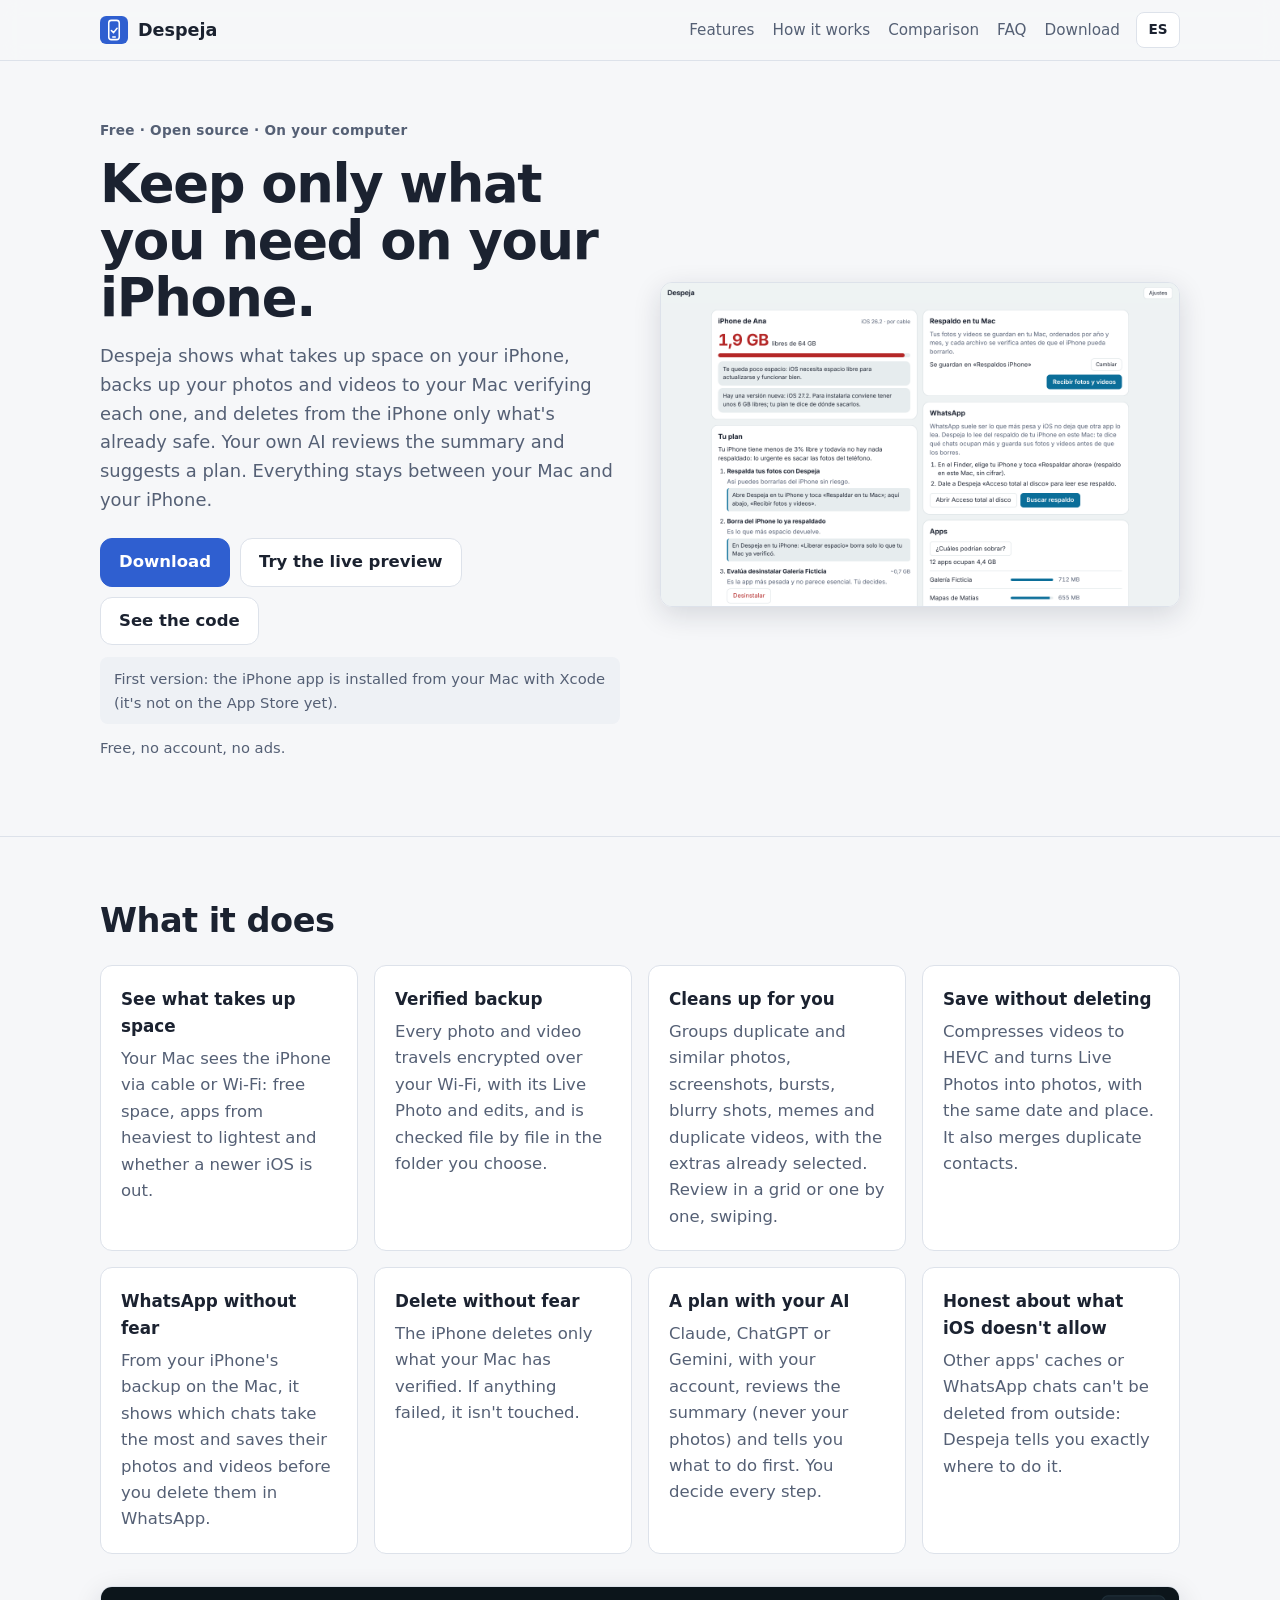
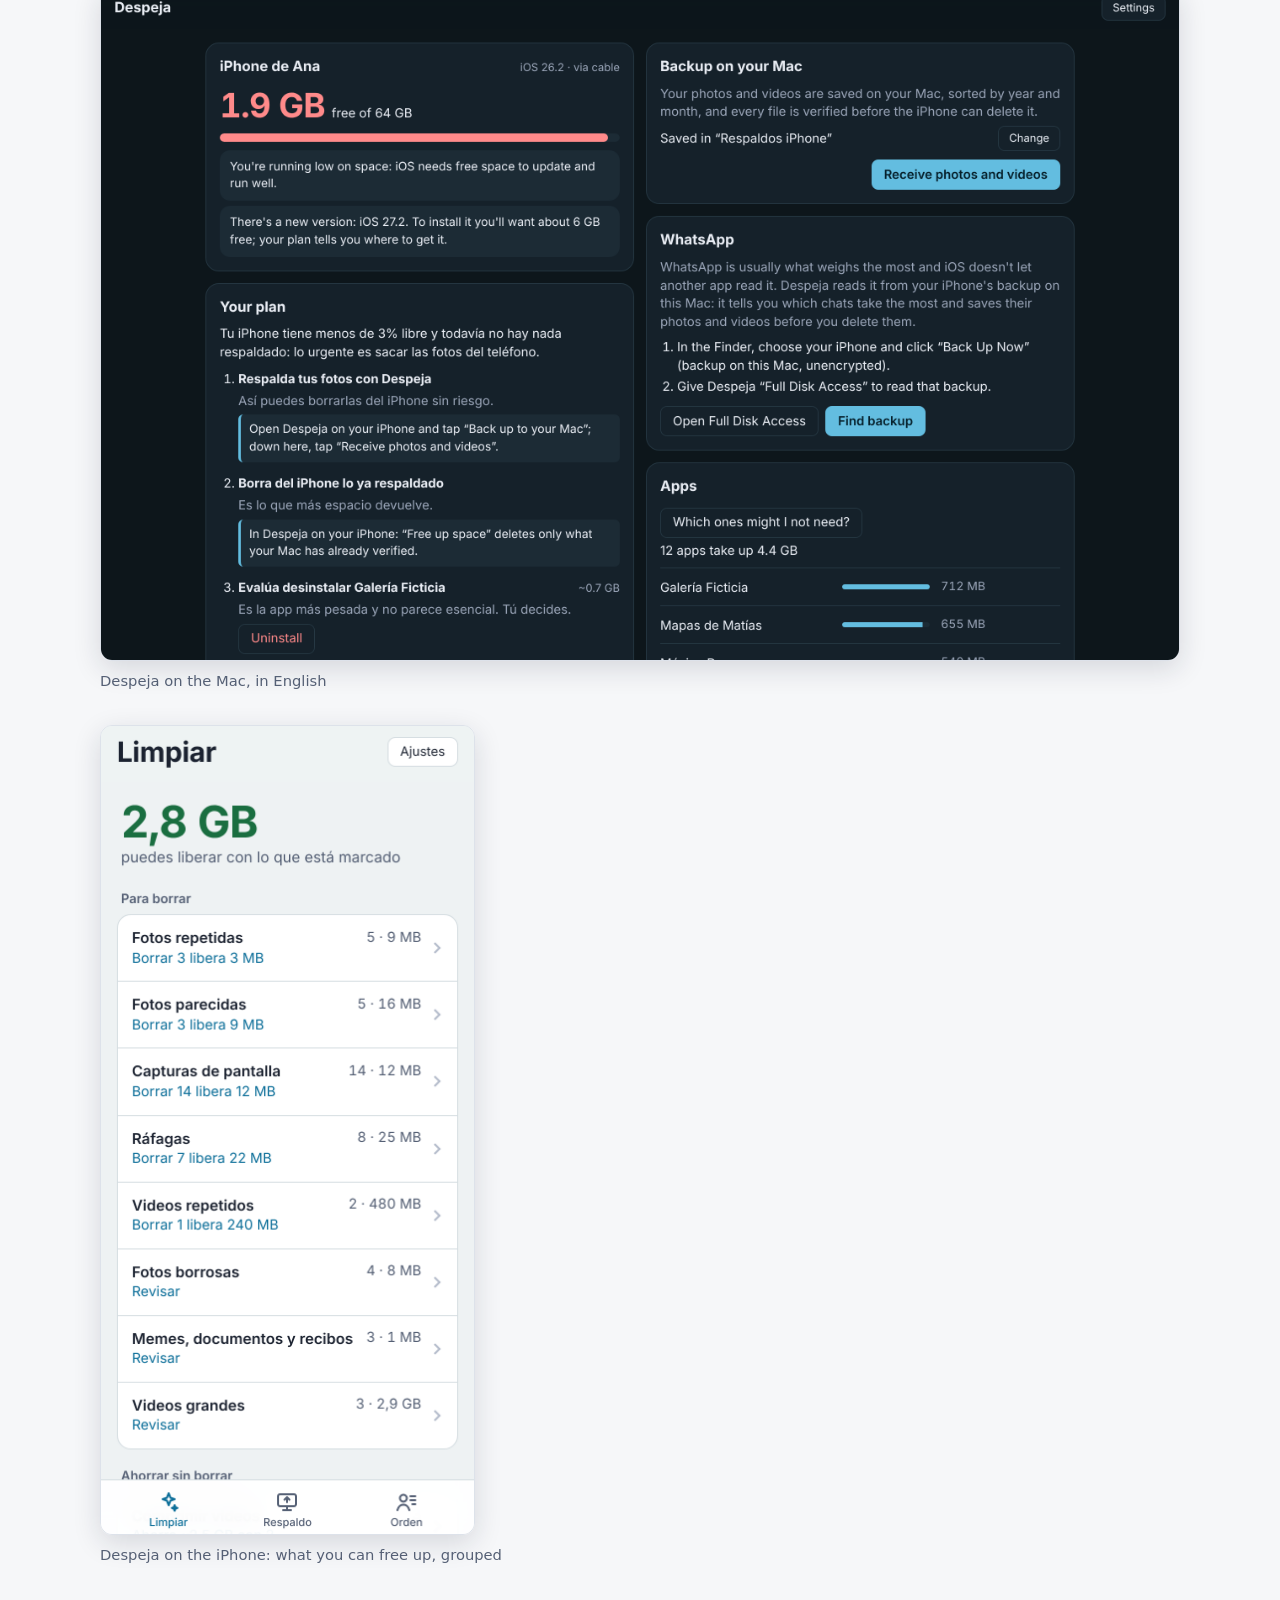
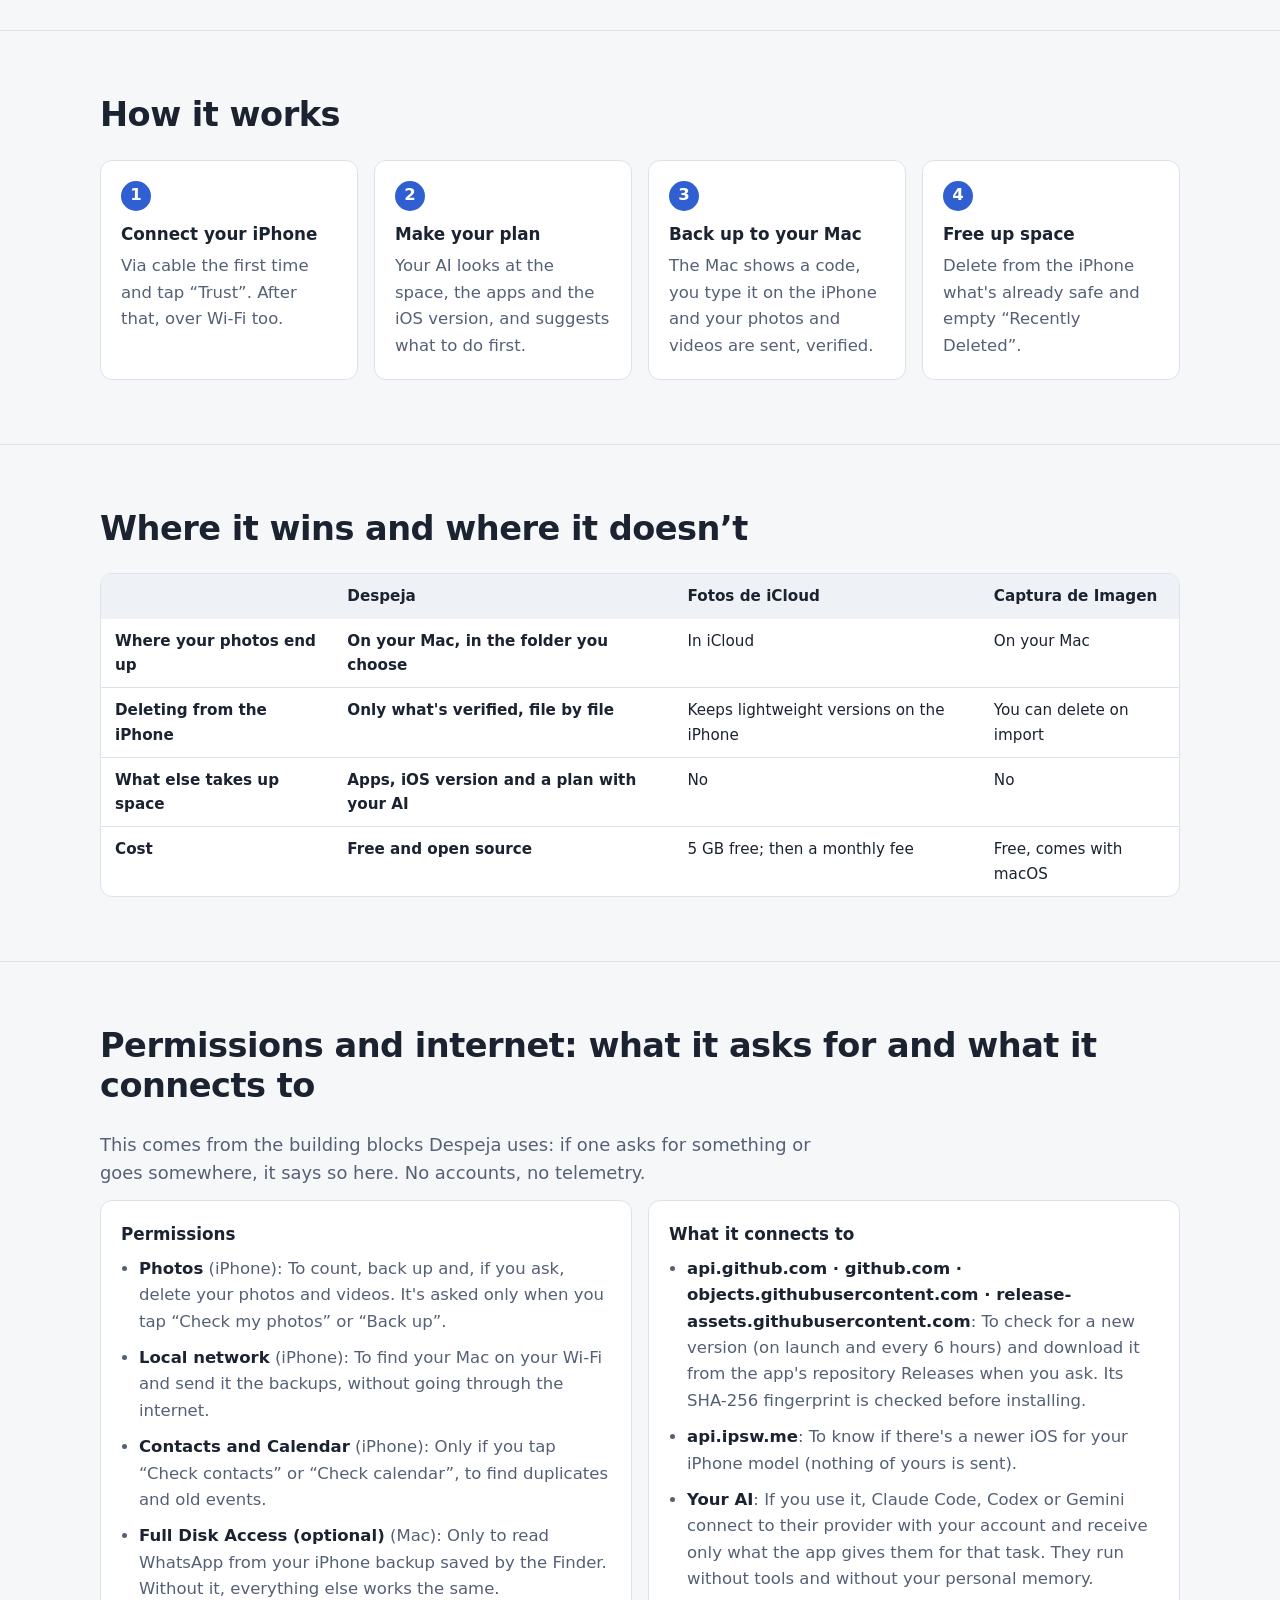
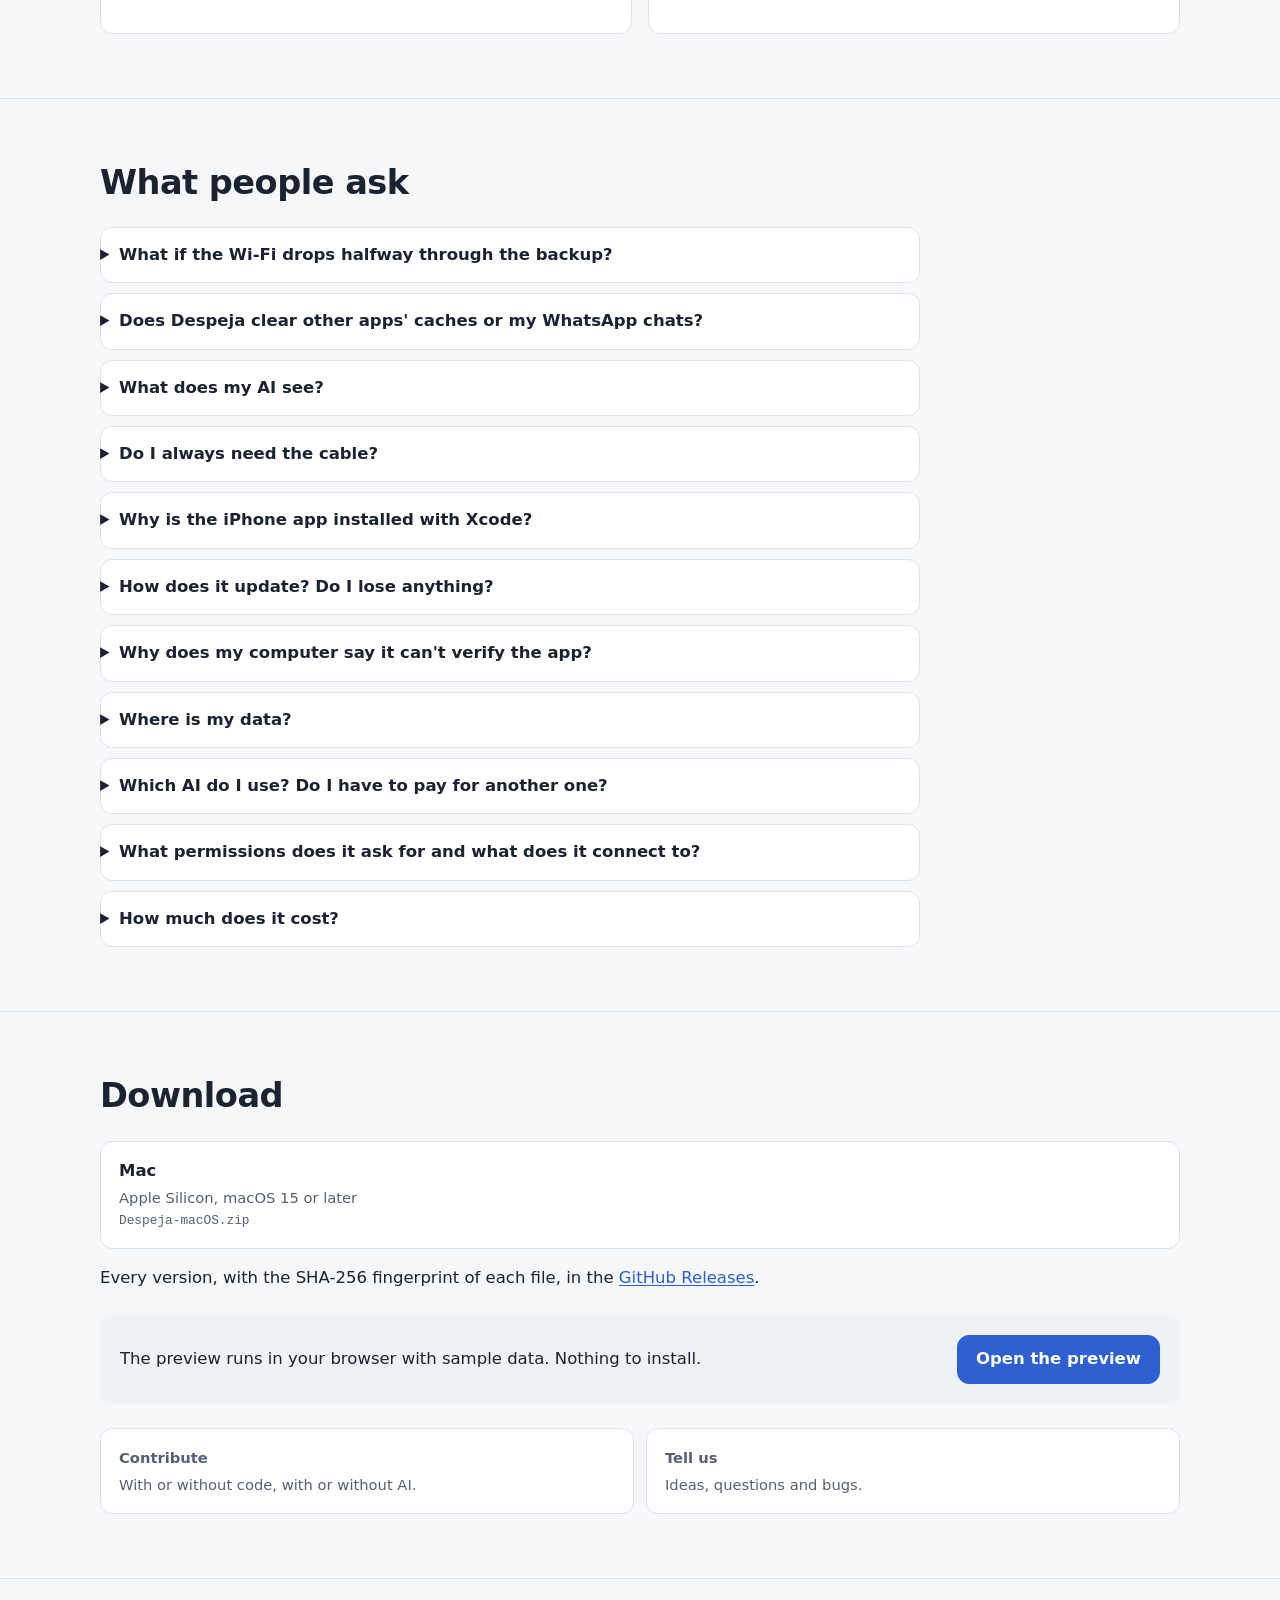
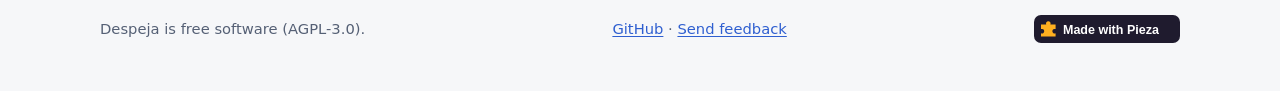
==== commit 11dde3a7: "Despeja 0.3.0: diseño nuevo, WhatsApp y análisis que se recuerda - iPhone: pestañas Limpiar, Respald" ====
--- a/docs/index.html
+++ b/docs/index.html
@@ -107,12 +107,13 @@
     <div class="tarjeta"><h3><span data-es>Respaldo verificado</span><span data-en>Verified backup</span></h3><p><span data-es>Cada foto y video viaja cifrado por tu Wi-Fi, con su Live Photo y sus ediciones, y se comprueba archivo por archivo en la carpeta que elijas.</span><span data-en>Every photo and video travels encrypted over your Wi-Fi, with its Live Photo and edits, and is checked file by file in the folder you choose.</span></p></div>
     <div class="tarjeta"><h3><span data-es>Limpia sola</span><span data-en>Cleans up for you</span></h3><p><span data-es>Agrupa fotos repetidas y parecidas, capturas, ráfagas, borrosas, memes y videos repetidos, con lo que sobra ya marcado. Revisas en cuadrícula o una por una, deslizando.</span><span data-en>Groups duplicate and similar photos, screenshots, bursts, blurry shots, memes and duplicate videos, with the extras already selected. Review in a grid or one by one, swiping.</span></p></div>
     <div class="tarjeta"><h3><span data-es>Ahorra sin borrar</span><span data-en>Save without deleting</span></h3><p><span data-es>Comprime videos a HEVC y convierte Live Photos en fotos, con la misma fecha y lugar. También junta contactos repetidos.</span><span data-en>Compresses videos to HEVC and turns Live Photos into photos, with the same date and place. It also merges duplicate contacts.</span></p></div>
+    <div class="tarjeta"><h3><span data-es>WhatsApp sin miedo</span><span data-en>WhatsApp without fear</span></h3><p><span data-es>Desde el respaldo de tu iPhone en el Mac, te dice qué chats ocupan más y guarda sus fotos y videos antes de que los borres en WhatsApp.</span><span data-en>From your iPhone&apos;s backup on the Mac, it shows which chats take the most and saves their photos and videos before you delete them in WhatsApp.</span></p></div>
     <div class="tarjeta"><h3><span data-es>Borra sin miedo</span><span data-en>Delete without fear</span></h3><p><span data-es>El iPhone borra solo lo que tu Mac ya verificó. Si algo falló, no se toca.</span><span data-en>The iPhone deletes only what your Mac has verified. If anything failed, it isn&apos;t touched.</span></p></div>
     <div class="tarjeta"><h3><span data-es>Un plan con tu IA</span><span data-en>A plan with your AI</span></h3><p><span data-es>Claude, ChatGPT o Gemini, con tu cuenta, revisa el resumen (nunca tus fotos) y te dice qué hacer primero. Tú decides cada paso.</span><span data-en>Claude, ChatGPT or Gemini, with your account, reviews the summary (never your photos) and tells you what to do first. You decide every step.</span></p></div>
     <div class="tarjeta"><h3><span data-es>Honesta con lo que iOS no deja</span><span data-en>Honest about what iOS doesn&apos;t allow</span></h3><p><span data-es>La caché de otras apps o los chats de WhatsApp no se pueden borrar desde afuera: Despeja te dice exactamente dónde hacerlo.</span><span data-en>Other apps&apos; caches or WhatsApp chats can&apos;t be deleted from outside: Despeja tells you exactly where to do it.</span></p></div>
   </div>
   <figure class="captura-extra"><img src="img/mac-en.png" alt="Despeja en el Mac, en inglés" data-alt-es="Despeja en el Mac, en inglés" data-alt-en="Despeja on the Mac, in English" width="1280" height="800" loading="lazy"><figcaption><span data-es>Despeja en el Mac, en inglés</span><span data-en>Despeja on the Mac, in English</span></figcaption></figure>
-  <figure class="captura-extra"><img src="img/iphone.png" alt="Despeja en el iPhone: respaldar en el Mac y el resumen de fotos" data-alt-es="Despeja en el iPhone: respaldar en el Mac y el resumen de fotos" data-alt-en="Despeja on the iPhone: back up to the Mac and the photo summary" width="390" height="844" loading="lazy"><figcaption><span data-es>Despeja en el iPhone: respaldar en el Mac y el resumen de fotos</span><span data-en>Despeja on the iPhone: back up to the Mac and the photo summary</span></figcaption></figure>
+  <figure class="captura-extra"><img src="img/iphone.png" alt="Despeja en el iPhone: lo que puedes liberar, agrupado" data-alt-es="Despeja en el iPhone: lo que puedes liberar, agrupado" data-alt-en="Despeja on the iPhone: what you can free up, grouped" width="375" height="812" loading="lazy"><figcaption><span data-es>Despeja en el iPhone: lo que puedes liberar, agrupado</span><span data-en>Despeja on the iPhone: what you can free up, grouped</span></figcaption></figure>
 </div></section>
 
 <section id="como-funciona"><div class="ancho">
@@ -147,6 +148,7 @@
         <li><b><span data-es>Fotos</span><span data-en>Photos</span></b> <span data-sin-traducir>(iPhone)</span>: <span data-es>Para contar, respaldar y, si lo pides, borrar tus fotos y videos. Se pide recién cuando tocas «Revisar mis fotos» o «Respaldar».</span><span data-en>To count, back up and, if you ask, delete your photos and videos. It&apos;s asked only when you tap “Check my photos” or “Back up”.</span></li>
         <li><b><span data-es>Red local</span><span data-en>Local network</span></b> <span data-sin-traducir>(iPhone)</span>: <span data-es>Para encontrar tu Mac en tu Wi-Fi y mandarle los respaldos, sin pasar por internet.</span><span data-en>To find your Mac on your Wi-Fi and send it the backups, without going through the internet.</span></li>
         <li><b><span data-es>Contactos y Calendario</span><span data-en>Contacts and Calendar</span></b> <span data-sin-traducir>(iPhone)</span>: <span data-es>Solo si tocas «Revisar contactos» o «Revisar calendario», para encontrar repetidos y eventos viejos.</span><span data-en>Only if you tap “Check contacts” or “Check calendar”, to find duplicates and old events.</span></li>
+        <li><b><span data-es>Acceso total al disco (opcional)</span><span data-en>Full Disk Access (optional)</span></b> <span data-sin-traducir>(Mac)</span>: <span data-es>Solo para leer WhatsApp en el respaldo de tu iPhone que guarda el Finder. Sin él, todo lo demás funciona igual.</span><span data-en>Only to read WhatsApp from your iPhone backup saved by the Finder. Without it, everything else works the same.</span></li>
       </ul>
       <p class="si-vacio"><span data-es>Ninguno especial del sistema: ni cámara, ni micrófono, ni avisos. Solo abre lo que tú eliges.</span><span data-en>No special system permissions: no camera, microphone or notifications. It only opens what you pick.</span></p>
     </div>
